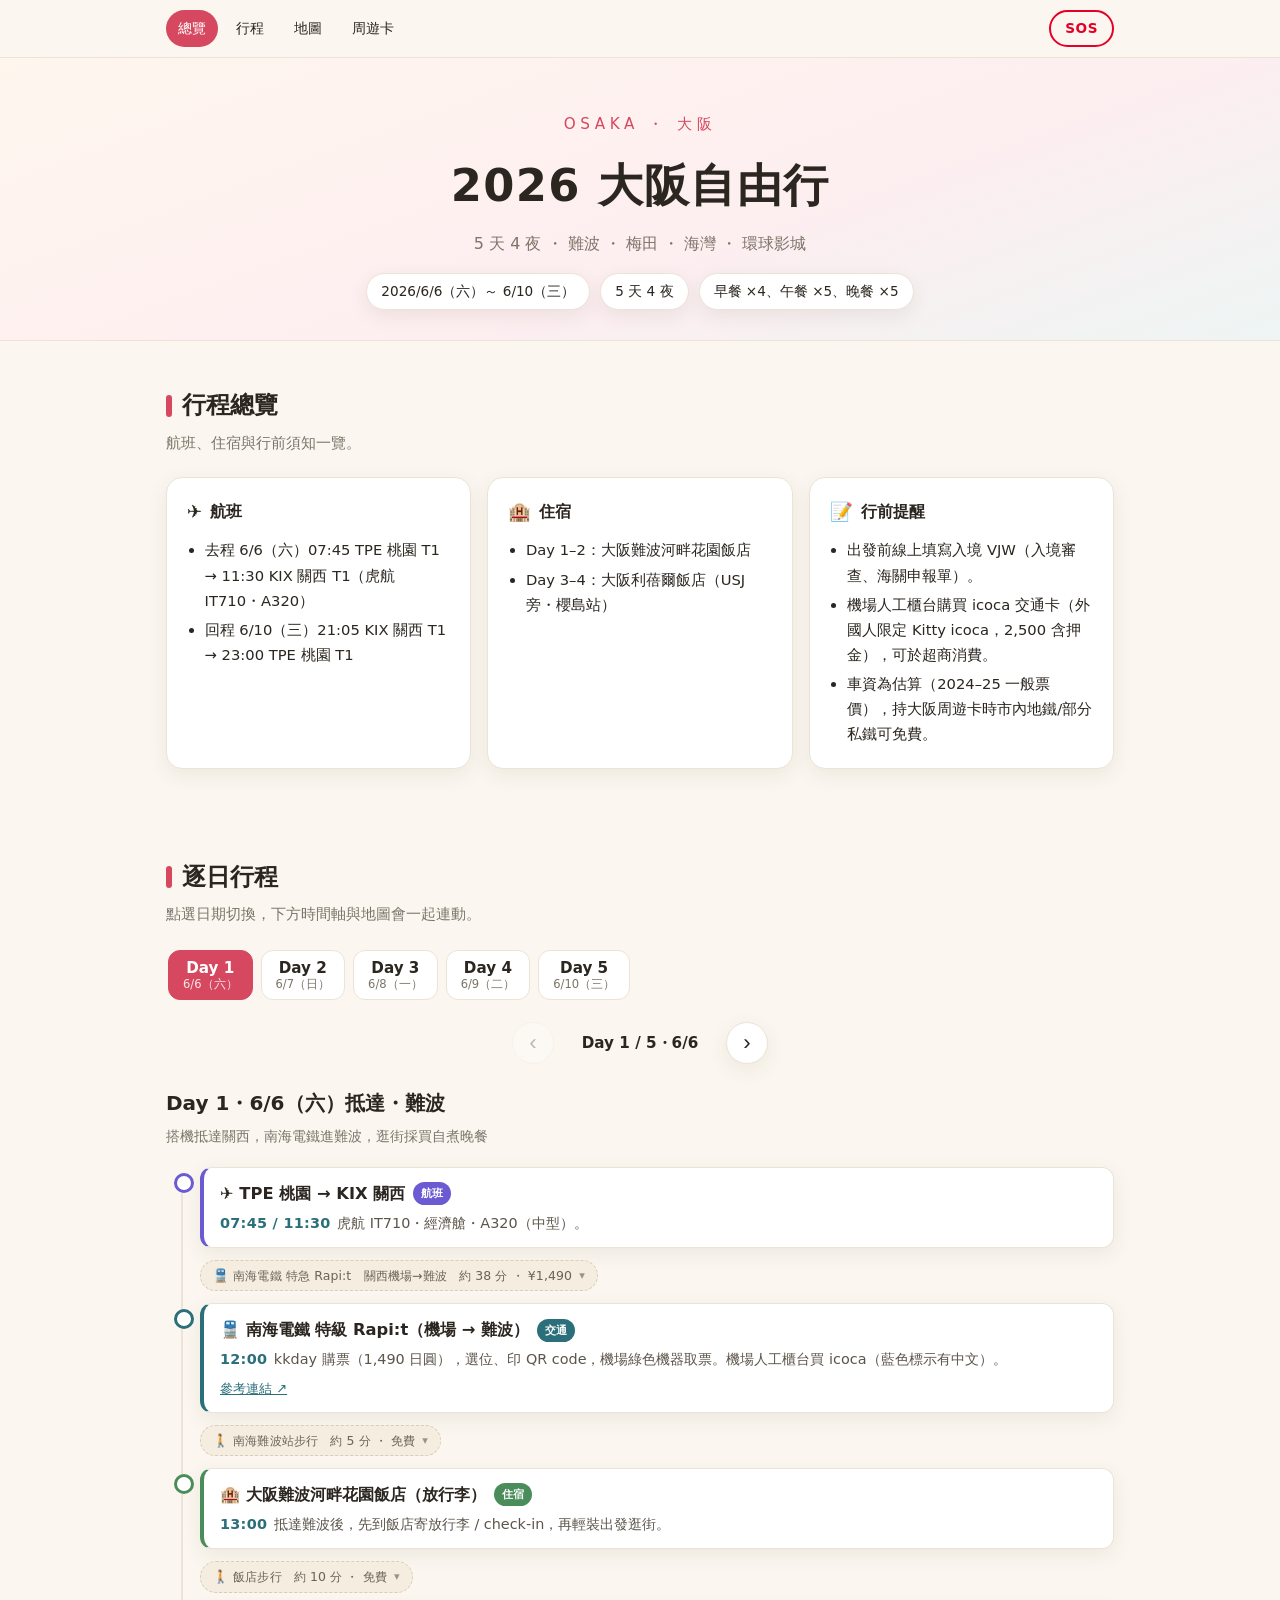
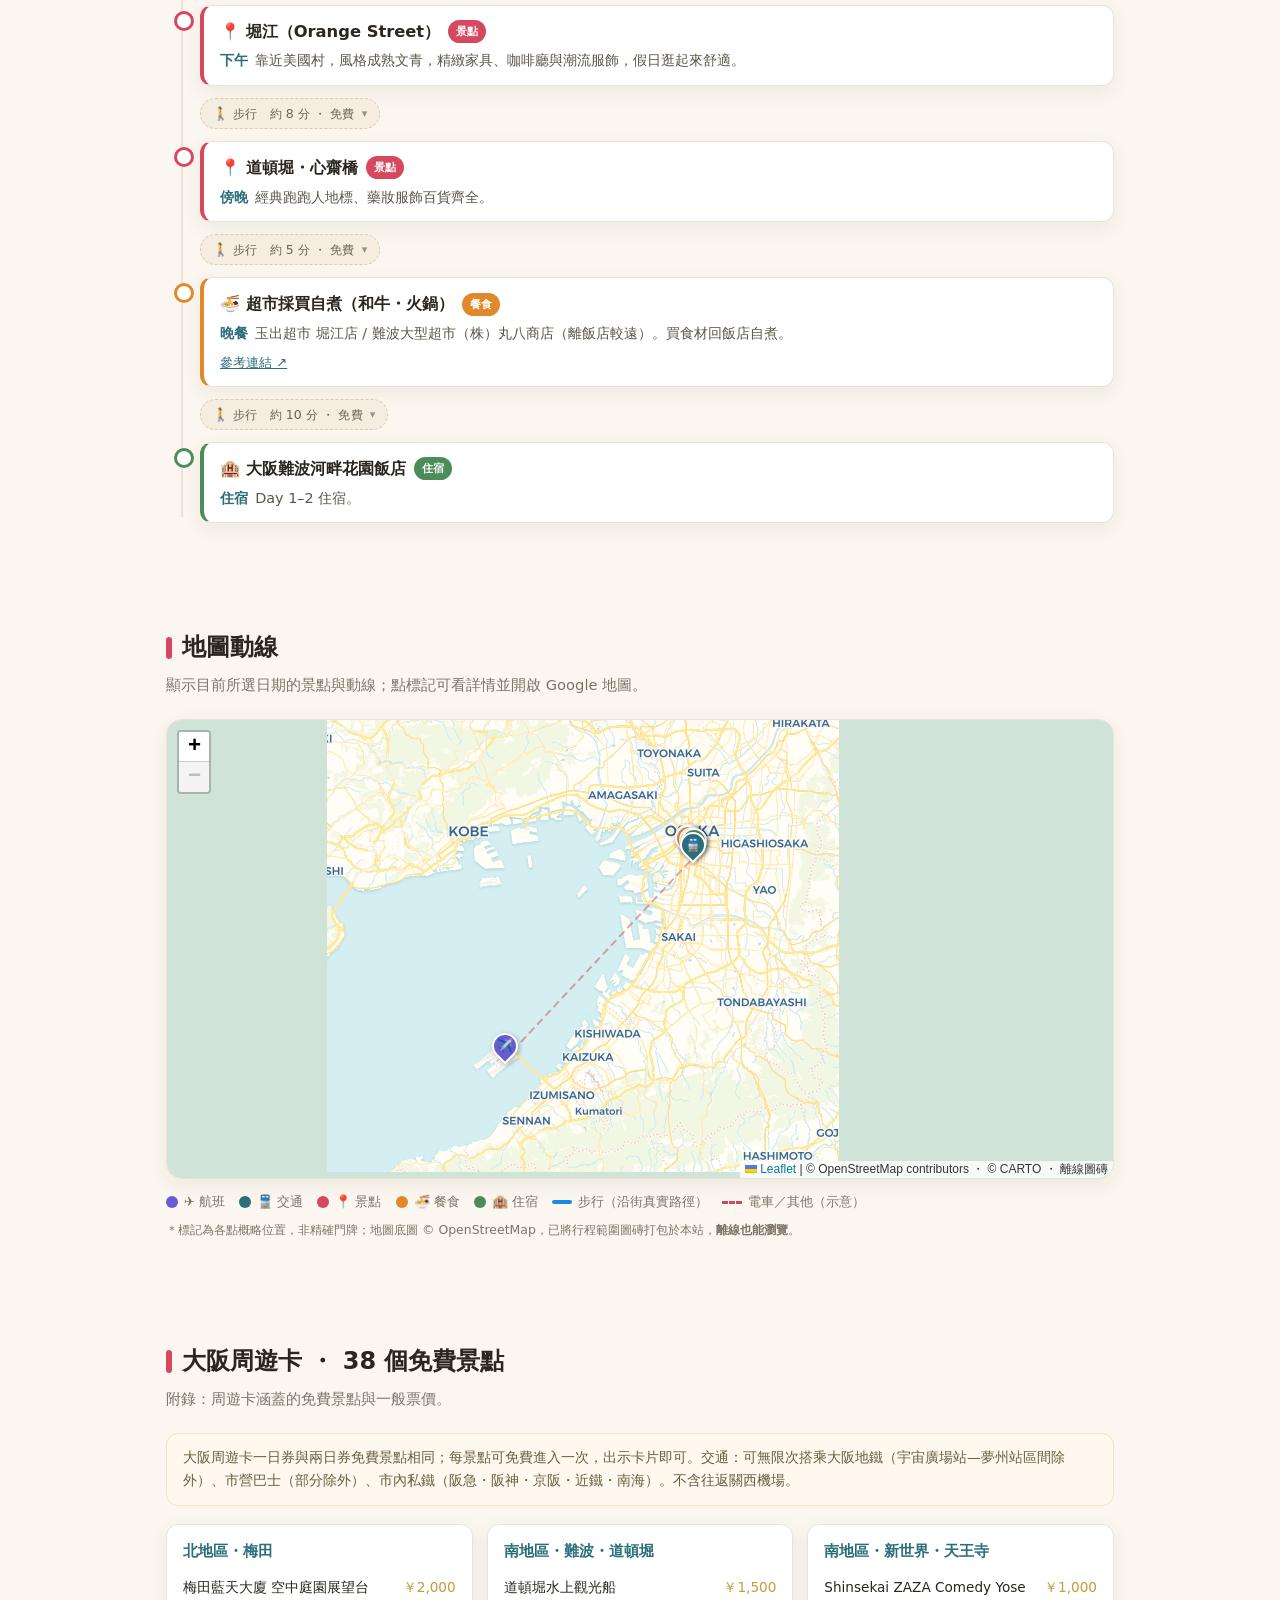
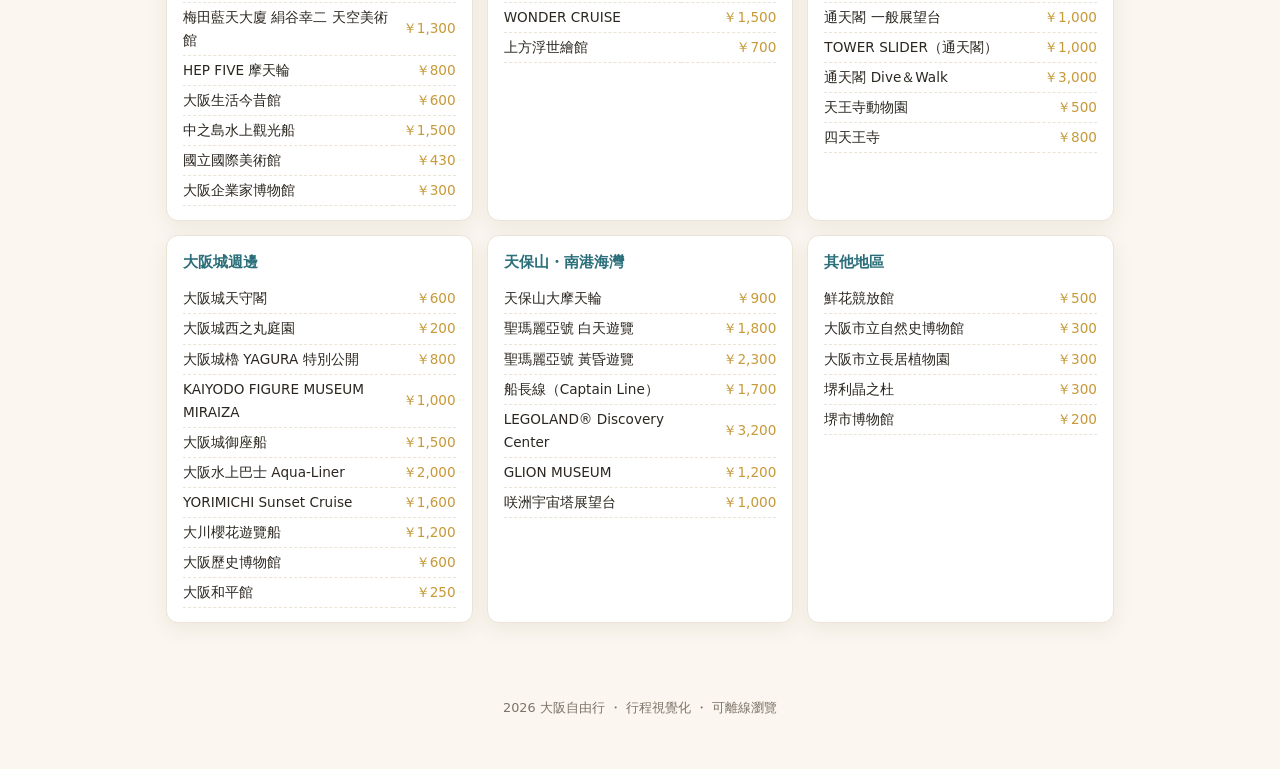
==== index.html @ 5d5662cb "feat: 步行段改畫沿街真實路徑，電車段維持示意虛線 - 用 OSRM 預先計算 10 段步行路徑並打包為 walk-routes.js（離線、無金鑰） - 地圖改逐段繪製：步行=藍色沿街實線，電車" ====
<!DOCTYPE html>
<html lang="zh-Hant">
<head>
  <meta charset="UTF-8" />
  <meta name="viewport" content="width=device-width, initial-scale=1.0" />
  <title>2026 大阪自由行 ・ 6/6–6/10</title>
  <meta name="description" content="2026/6/6–6/10 日本大阪自由行 5 天 4 夜互動行程：逐日時間軸與地圖動線。" />
  <meta name="theme-color" content="#d6485f" />
  <link rel="icon" href="./assets/icon.svg" type="image/svg+xml" />
  <link rel="manifest" href="./manifest.webmanifest" />
  <link rel="stylesheet" href="./assets/vendor/leaflet/leaflet.css" />
  <link rel="stylesheet" href="./assets/css/style.css" />
</head>
<body>

  <nav class="nav">
    <div class="nav__inner">
      <div class="nav__links">
        <a href="#overview-sec">總覽</a>
        <a href="#itinerary-sec">行程</a>
        <a href="#map-sec">地圖</a>
        <a href="#pass-sec">周遊卡</a>
      </div>
      <a href="./emergency.html" class="nav-emergency">SOS</a>
    </div>
  </nav>

  <header class="hero">
    <div class="jp">OSAKA ・ 大阪</div>
    <h1>2026 大阪自由行</h1>
    <p>5 天 4 夜 ・ 難波 ・ 梅田 ・ 海灣 ・ 環球影城</p>
    <div class="hero__meta" id="hero-meta"></div>
  </header>

  <section id="overview-sec">
    <h2 class="section-title"><span class="bar"></span>行程總覽</h2>
    <p class="section-sub">航班、住宿與行前須知一覽。</p>
    <div id="overview"></div>
  </section>

  <section id="itinerary-sec">
    <h2 class="section-title"><span class="bar"></span>逐日行程</h2>
    <p class="section-sub">點選日期切換，下方時間軸與地圖會一起連動。</p>
    <div class="daybar" id="daybar"></div>
    <div class="day-pager">
      <button class="pager-btn" id="prev-day" aria-label="前一天">‹</button>
      <span class="pager-now" id="pager-now"></span>
      <button class="pager-btn" id="next-day" aria-label="後一天">›</button>
    </div>
    <div id="days"></div>
  </section>

  <section id="map-sec">
    <h2 class="section-title"><span class="bar"></span>地圖動線</h2>
    <p class="section-sub">顯示目前所選日期的景點與動線；點標記可看詳情並開啟 Google 地圖。</p>
    <div id="map"></div>
    <div class="map-legend" id="map-legend"></div>
    <p class="map-note">＊標記為各點概略位置，非精確門牌；地圖底圖 © OpenStreetMap，已將行程範圍圖磚打包於本站，<strong>離線也能瀏覽</strong>。</p>
  </section>

  <section id="pass-sec">
    <h2 class="section-title"><span class="bar"></span>大阪周遊卡 ・ 38 個免費景點</h2>
    <p class="section-sub">附錄：周遊卡涵蓋的免費景點與一般票價。</p>
    <div class="pass-note" id="pass-note"></div>
    <div class="pass-grid" id="pass-grid"></div>
  </section>

  <footer>
    2026 大阪自由行 ・ 行程視覺化 ・ 可離線瀏覽
  </footer>

  <script src="./assets/vendor/leaflet/leaflet.js"></script>
  <script src="./assets/js/data.js"></script>
  <script src="./assets/js/walk-routes.js"></script>
  <script src="./assets/js/app.js"></script>
</body>
</html>
---- assets/vendor/leaflet/leaflet.css ----
/* required styles */

.leaflet-pane,
.leaflet-tile,
.leaflet-marker-icon,
.leaflet-marker-shadow,
.leaflet-tile-container,
.leaflet-pane > svg,
.leaflet-pane > canvas,
.leaflet-zoom-box,
.leaflet-image-layer,
.leaflet-layer {
	position: absolute;
	left: 0;
	top: 0;
	}
.leaflet-container {
	overflow: hidden;
	}
.leaflet-tile,
.leaflet-marker-icon,
.leaflet-marker-shadow {
	-webkit-user-select: none;
	   -moz-user-select: none;
	        user-select: none;
	  -webkit-user-drag: none;
	}
/* Prevents IE11 from highlighting tiles in blue */
.leaflet-tile::selection {
	background: transparent;
}
/* Safari renders non-retina tile on retina better with this, but Chrome is worse */
.leaflet-safari .leaflet-tile {
	image-rendering: -webkit-optimize-contrast;
	}
/* hack that prevents hw layers "stretching" when loading new tiles */
.leaflet-safari .leaflet-tile-container {
	width: 1600px;
	height: 1600px;
	-webkit-transform-origin: 0 0;
	}
.leaflet-marker-icon,
.leaflet-marker-shadow {
	display: block;
	}
/* .leaflet-container svg: reset svg max-width decleration shipped in Joomla! (joomla.org) 3.x */
/* .leaflet-container img: map is broken in FF if you have max-width: 100% on tiles */
.leaflet-container .leaflet-overlay-pane svg {
	max-width: none !important;
	max-height: none !important;
	}
.leaflet-container .leaflet-marker-pane img,
.leaflet-container .leaflet-shadow-pane img,
.leaflet-container .leaflet-tile-pane img,
.leaflet-container img.leaflet-image-layer,
.leaflet-container .leaflet-tile {
	max-width: none !important;
	max-height: none !important;
	width: auto;
	padding: 0;
	}

.leaflet-container img.leaflet-tile {
	/* See: https://bugs.chromium.org/p/chromium/issues/detail?id=600120 */
	mix-blend-mode: plus-lighter;
}

.leaflet-container.leaflet-touch-zoom {
	-ms-touch-action: pan-x pan-y;
	touch-action: pan-x pan-y;
	}
.leaflet-container.leaflet-touch-drag {
	-ms-touch-action: pinch-zoom;
	/* Fallback for FF which doesn't support pinch-zoom */
	touch-action: none;
	touch-action: pinch-zoom;
}
.leaflet-container.leaflet-touch-drag.leaflet-touch-zoom {
	-ms-touch-action: none;
	touch-action: none;
}
.leaflet-container {
	-webkit-tap-highlight-color: transparent;
}
.leaflet-container a {
	-webkit-tap-highlight-color: rgba(51, 181, 229, 0.4);
}
.leaflet-tile {
	filter: inherit;
	visibility: hidden;
	}
.leaflet-tile-loaded {
	visibility: inherit;
	}
.leaflet-zoom-box {
	width: 0;
	height: 0;
	-moz-box-sizing: border-box;
	     box-sizing: border-box;
	z-index: 800;
	}
/* workaround for https://bugzilla.mozilla.org/show_bug.cgi?id=888319 */
.leaflet-overlay-pane svg {
	-moz-user-select: none;
	}

.leaflet-pane         { z-index: 400; }

.leaflet-tile-pane    { z-index: 200; }
.leaflet-overlay-pane { z-index: 400; }
.leaflet-shadow-pane  { z-index: 500; }
.leaflet-marker-pane  { z-index: 600; }
.leaflet-tooltip-pane   { z-index: 650; }
.leaflet-popup-pane   { z-index: 700; }

.leaflet-map-pane canvas { z-index: 100; }
.leaflet-map-pane svg    { z-index: 200; }

.leaflet-vml-shape {
	width: 1px;
	height: 1px;
	}
.lvml {
	behavior: url(#default#VML);
	display: inline-block;
	position: absolute;
	}


/* control positioning */

.leaflet-control {
	position: relative;
	z-index: 800;
	pointer-events: visiblePainted; /* IE 9-10 doesn't have auto */
	pointer-events: auto;
	}
.leaflet-top,
.leaflet-bottom {
	position: absolute;
	z-index: 1000;
	pointer-events: none;
	}
.leaflet-top {
	top: 0;
	}
.leaflet-right {
	right: 0;
	}
.leaflet-bottom {
	bottom: 0;
	}
.leaflet-left {
	left: 0;
	}
.leaflet-control {
	float: left;
	clear: both;
	}
.leaflet-right .leaflet-control {
	float: right;
	}
.leaflet-top .leaflet-control {
	margin-top: 10px;
	}
.leaflet-bottom .leaflet-control {
	margin-bottom: 10px;
	}
.leaflet-left .leaflet-control {
	margin-left: 10px;
	}
.leaflet-right .leaflet-control {
	margin-right: 10px;
	}


/* zoom and fade animations */

.leaflet-fade-anim .leaflet-popup {
	opacity: 0;
	-webkit-transition: opacity 0.2s linear;
	   -moz-transition: opacity 0.2s linear;
	        transition: opacity 0.2s linear;
	}
.leaflet-fade-anim .leaflet-map-pane .leaflet-popup {
	opacity: 1;
	}
.leaflet-zoom-animated {
	-webkit-transform-origin: 0 0;
	    -ms-transform-origin: 0 0;
	        transform-origin: 0 0;
	}
svg.leaflet-zoom-animated {
	will-change: transform;
}

.leaflet-zoom-anim .leaflet-zoom-animated {
	-webkit-transition: -webkit-transform 0.25s cubic-bezier(0,0,0.25,1);
	   -moz-transition:    -moz-transform 0.25s cubic-bezier(0,0,0.25,1);
	        transition:         transform 0.25s cubic-bezier(0,0,0.25,1);
	}
.leaflet-zoom-anim .leaflet-tile,
.leaflet-pan-anim .leaflet-tile {
	-webkit-transition: none;
	   -moz-transition: none;
	        transition: none;
	}

.leaflet-zoom-anim .leaflet-zoom-hide {
	visibility: hidden;
	}


/* cursors */

.leaflet-interactive {
	cursor: pointer;
	}
.leaflet-grab {
	cursor: -webkit-grab;
	cursor:    -moz-grab;
	cursor:         grab;
	}
.leaflet-crosshair,
.leaflet-crosshair .leaflet-interactive {
	cursor: crosshair;
	}
.leaflet-popup-pane,
.leaflet-control {
	cursor: auto;
	}
.leaflet-dragging .leaflet-grab,
.leaflet-dragging .leaflet-grab .leaflet-interactive,
.leaflet-dragging .leaflet-marker-draggable {
	cursor: move;
	cursor: -webkit-grabbing;
	cursor:    -moz-grabbing;
	cursor:         grabbing;
	}

/* marker & overlays interactivity */
.leaflet-marker-icon,
.leaflet-marker-shadow,
.leaflet-image-layer,
.leaflet-pane > svg path,
.leaflet-tile-container {
	pointer-events: none;
	}

.leaflet-marker-icon.leaflet-interactive,
.leaflet-image-layer.leaflet-interactive,
.leaflet-pane > svg path.leaflet-interactive,
svg.leaflet-image-layer.leaflet-interactive path {
	pointer-events: visiblePainted; /* IE 9-10 doesn't have auto */
	pointer-events: auto;
	}

/* visual tweaks */

.leaflet-container {
	background: #ddd;
	outline-offset: 1px;
	}
.leaflet-container a {
	color: #0078A8;
	}
.leaflet-zoom-box {
	border: 2px dotted #38f;
	background: rgba(255,255,255,0.5);
	}


/* general typography */
.leaflet-container {
	font-family: "Helvetica Neue", Arial, Helvetica, sans-serif;
	font-size: 12px;
	font-size: 0.75rem;
	line-height: 1.5;
	}


/* general toolbar styles */

.leaflet-bar {
	box-shadow: 0 1px 5px rgba(0,0,0,0.65);
	border-radius: 4px;
	}
.leaflet-bar a {
	background-color: #fff;
	border-bottom: 1px solid #ccc;
	width: 26px;
	height: 26px;
	line-height: 26px;
	display: block;
	text-align: center;
	text-decoration: none;
	color: black;
	}
.leaflet-bar a,
.leaflet-control-layers-toggle {
	background-position: 50% 50%;
	background-repeat: no-repeat;
	display: block;
	}
.leaflet-bar a:hover,
.leaflet-bar a:focus {
	background-color: #f4f4f4;
	}
.leaflet-bar a:first-child {
	border-top-left-radius: 4px;
	border-top-right-radius: 4px;
	}
.leaflet-bar a:last-child {
	border-bottom-left-radius: 4px;
	border-bottom-right-radius: 4px;
	border-bottom: none;
	}
.leaflet-bar a.leaflet-disabled {
	cursor: default;
	background-color: #f4f4f4;
	color: #bbb;
	}

.leaflet-touch .leaflet-bar a {
	width: 30px;
	height: 30px;
	line-height: 30px;
	}
.leaflet-touch .leaflet-bar a:first-child {
	border-top-left-radius: 2px;
	border-top-right-radius: 2px;
	}
.leaflet-touch .leaflet-bar a:last-child {
	border-bottom-left-radius: 2px;
	border-bottom-right-radius: 2px;
	}

/* zoom control */

.leaflet-control-zoom-in,
.leaflet-control-zoom-out {
	font: bold 18px 'Lucida Console', Monaco, monospace;
	text-indent: 1px;
	}

.leaflet-touch .leaflet-control-zoom-in, .leaflet-touch .leaflet-control-zoom-out  {
	font-size: 22px;
	}


/* layers control */

.leaflet-control-layers {
	box-shadow: 0 1px 5px rgba(0,0,0,0.4);
	background: #fff;
	border-radius: 5px;
	}
.leaflet-control-layers-toggle {
	background-image: url(images/layers.png);
	width: 36px;
	height: 36px;
	}
.leaflet-retina .leaflet-control-layers-toggle {
	background-image: url(images/layers-2x.png);
	background-size: 26px 26px;
	}
.leaflet-touch .leaflet-control-layers-toggle {
	width: 44px;
	height: 44px;
	}
.leaflet-control-layers .leaflet-control-layers-list,
.leaflet-control-layers-expanded .leaflet-control-layers-toggle {
	display: none;
	}
.leaflet-control-layers-expanded .leaflet-control-layers-list {
	display: block;
	position: relative;
	}
.leaflet-control-layers-expanded {
	padding: 6px 10px 6px 6px;
	color: #333;
	background: #fff;
	}
.leaflet-control-layers-scrollbar {
	overflow-y: scroll;
	overflow-x: hidden;
	padding-right: 5px;
	}
.leaflet-control-layers-selector {
	margin-top: 2px;
	position: relative;
	top: 1px;
	}
.leaflet-control-layers label {
	display: block;
	font-size: 13px;
	font-size: 1.08333em;
	}
.leaflet-control-layers-separator {
	height: 0;
	border-top: 1px solid #ddd;
	margin: 5px -10px 5px -6px;
	}

/* Default icon URLs */
.leaflet-default-icon-path { /* used only in path-guessing heuristic, see L.Icon.Default */
	background-image: url(images/marker-icon.png);
	}


/* attribution and scale controls */

.leaflet-container .leaflet-control-attribution {
	background: #fff;
	background: rgba(255, 255, 255, 0.8);
	margin: 0;
	}
.leaflet-control-attribution,
.leaflet-control-scale-line {
	padding: 0 5px;
	color: #333;
	line-height: 1.4;
	}
.leaflet-control-attribution a {
	text-decoration: none;
	}
.leaflet-control-attribution a:hover,
.leaflet-control-attribution a:focus {
	text-decoration: underline;
	}
.leaflet-attribution-flag {
	display: inline !important;
	vertical-align: baseline !important;
	width: 1em;
	height: 0.6669em;
	}
.leaflet-left .leaflet-control-scale {
	margin-left: 5px;
	}
.leaflet-bottom .leaflet-control-scale {
	margin-bottom: 5px;
	}
.leaflet-control-scale-line {
	border: 2px solid #777;
	border-top: none;
	line-height: 1.1;
	padding: 2px 5px 1px;
	white-space: nowrap;
	-moz-box-sizing: border-box;
	     box-sizing: border-box;
	background: rgba(255, 255, 255, 0.8);
	text-shadow: 1px 1px #fff;
	}
.leaflet-control-scale-line:not(:first-child) {
	border-top: 2px solid #777;
	border-bottom: none;
	margin-top: -2px;
	}
.leaflet-control-scale-line:not(:first-child):not(:last-child) {
	border-bottom: 2px solid #777;
	}

.leaflet-touch .leaflet-control-attribution,
.leaflet-touch .leaflet-control-layers,
.leaflet-touch .leaflet-bar {
	box-shadow: none;
	}
.leaflet-touch .leaflet-control-layers,
.leaflet-touch .leaflet-bar {
	border: 2px solid rgba(0,0,0,0.2);
	background-clip: padding-box;
	}


/* popup */

.leaflet-popup {
	position: absolute;
	text-align: center;
	margin-bottom: 20px;
	}
.leaflet-popup-content-wrapper {
	padding: 1px;
	text-align: left;
	border-radius: 12px;
	}
.leaflet-popup-content {
	margin: 13px 24px 13px 20px;
	line-height: 1.3;
	font-size: 13px;
	font-size: 1.08333em;
	min-height: 1px;
	}
.leaflet-popup-content p {
	margin: 17px 0;
	margin: 1.3em 0;
	}
.leaflet-popup-tip-container {
	width: 40px;
	height: 20px;
	position: absolute;
	left: 50%;
	margin-top: -1px;
	margin-left: -20px;
	overflow: hidden;
	pointer-events: none;
	}
.leaflet-popup-tip {
	width: 17px;
	height: 17px;
	padding: 1px;

	margin: -10px auto 0;
	pointer-events: auto;

	-webkit-transform: rotate(45deg);
	   -moz-transform: rotate(45deg);
	    -ms-transform: rotate(45deg);
	        transform: rotate(45deg);
	}
.leaflet-popup-content-wrapper,
.leaflet-popup-tip {
	background: white;
	color: #333;
	box-shadow: 0 3px 14px rgba(0,0,0,0.4);
	}
.leaflet-container a.leaflet-popup-close-button {
	position: absolute;
	top: 0;
	right: 0;
	border: none;
	text-align: center;
	width: 24px;
	height: 24px;
	font: 16px/24px Tahoma, Verdana, sans-serif;
	color: #757575;
	text-decoration: none;
	background: transparent;
	}
.leaflet-container a.leaflet-popup-close-button:hover,
.leaflet-container a.leaflet-popup-close-button:focus {
	color: #585858;
	}
.leaflet-popup-scrolled {
	overflow: auto;
	}

.leaflet-oldie .leaflet-popup-content-wrapper {
	-ms-zoom: 1;
	}
.leaflet-oldie .leaflet-popup-tip {
	width: 24px;
	margin: 0 auto;

	-ms-filter: "progid:DXImageTransform.Microsoft.Matrix(M11=0.70710678, M12=0.70710678, M21=-0.70710678, M22=0.70710678)";
	filter: progid:DXImageTransform.Microsoft.Matrix(M11=0.70710678, M12=0.70710678, M21=-0.70710678, M22=0.70710678);
	}

.leaflet-oldie .leaflet-control-zoom,
.leaflet-oldie .leaflet-control-layers,
.leaflet-oldie .leaflet-popup-content-wrapper,
.leaflet-oldie .leaflet-popup-tip {
	border: 1px solid #999;
	}


/* div icon */

.leaflet-div-icon {
	background: #fff;
	border: 1px solid #666;
	}


/* Tooltip */
/* Base styles for the element that has a tooltip */
.leaflet-tooltip {
	position: absolute;
	padding: 6px;
	background-color: #fff;
	border: 1px solid #fff;
	border-radius: 3px;
	color: #222;
	white-space: nowrap;
	-webkit-user-select: none;
	-moz-user-select: none;
	-ms-user-select: none;
	user-select: none;
	pointer-events: none;
	box-shadow: 0 1px 3px rgba(0,0,0,0.4);
	}
.leaflet-tooltip.leaflet-interactive {
	cursor: pointer;
	pointer-events: auto;
	}
.leaflet-tooltip-top:before,
.leaflet-tooltip-bottom:before,
.leaflet-tooltip-left:before,
.leaflet-tooltip-right:before {
	position: absolute;
	pointer-events: none;
	border: 6px solid transparent;
	background: transparent;
	content: "";
	}

/* Directions */

.leaflet-tooltip-bottom {
	margin-top: 6px;
}
.leaflet-tooltip-top {
	margin-top: -6px;
}
.leaflet-tooltip-bottom:before,
.leaflet-tooltip-top:before {
	left: 50%;
	margin-left: -6px;
	}
.leaflet-tooltip-top:before {
	bottom: 0;
	margin-bottom: -12px;
	border-top-color: #fff;
	}
.leaflet-tooltip-bottom:before {
	top: 0;
	margin-top: -12px;
	margin-left: -6px;
	border-bottom-color: #fff;
	}
.leaflet-tooltip-left {
	margin-left: -6px;
}
.leaflet-tooltip-right {
	margin-left: 6px;
}
.leaflet-tooltip-left:before,
.leaflet-tooltip-right:before {
	top: 50%;
	margin-top: -6px;
	}
.leaflet-tooltip-left:before {
	right: 0;
	margin-right: -12px;
	border-left-color: #fff;
	}
.leaflet-tooltip-right:before {
	left: 0;
	margin-left: -12px;
	border-right-color: #fff;
	}

/* Printing */

@media print {
	/* Prevent printers from removing background-images of controls. */
	.leaflet-control {
		-webkit-print-color-adjust: exact;
		print-color-adjust: exact;
		}
	}
---- assets/css/style.css ----
/* ===== 2026 大阪自由行 ===== */
:root {
  --bg: #fbf7f0;
  --surface: #ffffff;
  --ink: #2b2620;
  --muted: #7c7468;
  --line: #ece3d6;
  --accent: #d6485f;      /* 朱紅 */
  --accent-2: #2a6f7a;    /* 藍綠 */
  --gold: #c79a3a;
  --shadow: 0 6px 20px rgba(60, 45, 30, .08);
  --radius: 16px;
  --maxw: 980px;

  /* 類別色 */
  --c-flight: #6b5bd2;
  --c-transport: #2a6f7a;
  --c-spot: #d6485f;
  --c-food: #e0892b;
  --c-hotel: #4a8c5a;
}

* { box-sizing: border-box; }
html { scroll-behavior: smooth; }
body {
  margin: 0;
  font-family: "Hiragino Sans", "Microsoft JhengHei", "PingFang TC", system-ui, -apple-system, "Segoe UI", sans-serif;
  background: var(--bg);
  color: var(--ink);
  line-height: 1.7;
  -webkit-font-smoothing: antialiased;
}
a { color: var(--accent-2); }

/* ===== 頂部導覽 ===== */
.nav {
  position: sticky; top: 0; z-index: 1000;
  background: rgba(251,247,240,.92);
  backdrop-filter: blur(8px);
  border-bottom: 1px solid var(--line);
}
.nav__inner {
  max-width: var(--maxw); margin: 0 auto; padding: 10px 16px;
  display: flex; align-items: center; gap: 14px; flex-wrap: wrap;
}
.nav__brand { font-weight: 800; letter-spacing: .04em; white-space: nowrap; }
.nav__brand small { display:block; font-weight:500; color: var(--muted); font-size:.72rem; letter-spacing:.02em; }
.nav__links { display: flex; gap: 6px; flex-wrap: wrap; }
.nav__links a {
  text-decoration: none; color: var(--ink); font-size: .9rem;
  padding: 6px 12px; border-radius: 999px; transition: .2s;
}
.nav__links a:hover, .nav__links a.active { background: var(--accent); color:#fff; }

/* ===== Hero ===== */
.hero {
  text-align: center; padding: 54px 16px 30px;
  background: linear-gradient(160deg, #fff6ee 0%, #fdeef0 60%, #eef5f4 100%);
  border-bottom: 1px solid var(--line);
}
.hero h1 { margin: 0 0 6px; font-size: clamp(1.8rem, 5vw, 2.8rem); letter-spacing: .03em; }
.hero .jp { color: var(--accent); font-size: .95rem; letter-spacing:.3em; margin-bottom: 10px; }
.hero p { margin: 4px 0; color: var(--muted); }
.hero__meta { display:flex; gap:10px; justify-content:center; flex-wrap:wrap; margin-top:16px; }
.chip {
  background: var(--surface); border:1px solid var(--line); border-radius:999px;
  padding:6px 14px; font-size:.85rem; box-shadow: var(--shadow);
}

/* ===== 區塊 ===== */
section { max-width: var(--maxw); margin: 0 auto; padding: 44px 16px; }
.section-title {
  font-size: 1.5rem; margin: 0 0 4px; display:flex; align-items:center; gap:10px;
}
.section-title .bar { width: 6px; height: 1.4rem; background: var(--accent); border-radius: 3px; }
.section-sub { color: var(--muted); margin: 0 0 22px; font-size: .92rem; }

/* ===== 總覽卡 ===== */
.cards { display: grid; grid-template-columns: repeat(auto-fit, minmax(260px,1fr)); gap: 16px; }
.card {
  background: var(--surface); border:1px solid var(--line); border-radius: var(--radius);
  padding: 18px 20px; box-shadow: var(--shadow);
}
.card h3 { margin: 0 0 10px; font-size: 1rem; display:flex; align-items:center; gap:8px; }
.card ul { margin: 0; padding-left: 1.1em; }
.card li { margin: 4px 0; font-size: .92rem; }
.card .ico { font-size: 1.15rem; }

/* ===== 日標籤列（橫向捲動，手機友善）===== */
.daybar {
  display:flex; gap:8px; margin-bottom: 14px; position:relative;
  flex-wrap:nowrap; overflow-x:auto; -webkit-overflow-scrolling:touch;
  scroll-snap-type:x proximity; padding: 2px 2px 8px; scrollbar-width:thin;
}
.daybar::-webkit-scrollbar { height:6px; }
.daybar::-webkit-scrollbar-thumb { background: var(--line); border-radius:3px; }
.daybar button {
  flex:0 0 auto; scroll-snap-align:center;
  border:1px solid var(--line); background: var(--surface); cursor:pointer;
  border-radius: 12px; padding: 8px 14px; font: inherit; color: var(--ink);
  display:flex; flex-direction:column; align-items:center; line-height:1.2; transition:.2s;
}
.daybar button b { font-size:.95rem; }
.daybar button span { font-size:.72rem; color: var(--muted); }
.daybar button.active { background: var(--accent); border-color: var(--accent); color:#fff; }
.daybar button.active span { color: rgba(255,255,255,.85); }

/* 換頁器（前一天 / 後一天）*/
.day-pager { display:flex; align-items:center; justify-content:center; gap:16px; margin: 0 0 22px; }
.pager-btn {
  flex:0 0 auto; width:42px; height:42px; border-radius:50%;
  border:1px solid var(--line); background: var(--surface); color: var(--ink);
  font-size:1.4rem; line-height:1; cursor:pointer; box-shadow: var(--shadow);
  transition:.15s; -webkit-tap-highlight-color: transparent;
}
.pager-btn:hover:not(:disabled) { background: var(--accent); color:#fff; border-color: var(--accent); }
.pager-btn:disabled { opacity:.3; cursor:default; box-shadow:none; }
.pager-now { font-weight:700; font-size:.95rem; min-width:140px; text-align:center; color: var(--ink); }

/* ===== 時間軸 ===== */
.day { display: none; }
.day.active { display: block; animation: fade .35s ease; }
@keyframes fade { from {opacity:0; transform: translateY(6px);} to {opacity:1; transform:none;} }
.day__head { margin-bottom: 18px; }
.day__head h3 { margin:0; font-size:1.25rem; }
.day__head p { margin:4px 0 0; color: var(--muted); font-size:.9rem; }

.timeline { position: relative; margin-left: 8px; padding-left: 26px; }
.timeline::before {
  content:""; position:absolute; left:7px; top:6px; bottom:6px; width:2px; background: var(--line);
}
.tl-item { position: relative; margin-bottom: 16px; }
.tl-item::before {
  content:""; position:absolute; left:-26px; top:6px; width:14px; height:14px; border-radius:50%;
  background:#fff; border:3px solid var(--dot,#bbb);
}
.tl-card {
  background: var(--surface); border:1px solid var(--line); border-left: 4px solid var(--dot,#bbb);
  border-radius: 12px; padding: 12px 16px; box-shadow: var(--shadow);
}
.tl-name { font-size:1.02rem; font-weight:700; margin: 0 0 3px; display:flex; align-items:center; gap:8px; flex-wrap:wrap;}
.tl-badge { font-size:.7rem; padding:2px 8px; border-radius:999px; color:#fff; background: var(--dot,#999); font-weight:600; }
.tl-meta { font-size:.9rem; color: #5c554a; margin:0; }
.tl-time { color: var(--accent-2); font-weight:700; letter-spacing:.02em; margin-right:2px; }
.tl-links { margin-top:6px; display:flex; gap:12px; flex-wrap:wrap; }
.tl-links a { font-size:.82rem; }

/* 點到點交通連接 */
.tl-transit { position: relative; margin: -4px 0 12px; }
.tl-transit > span {
  display:inline-block; font-size:.78rem; color:#6a6356;
  background: #f4ede0; border:1px dashed #d9cdb8; border-radius:999px;
  padding:3px 12px; letter-spacing:.01em;
}
/* 可點擊的交通提示按鈕 */
.tl-transit-btn {
  font: inherit; cursor:pointer; display:inline-flex; align-items:center; gap:7px;
  font-size:.78rem; color:#6a6356; background:#f4ede0; border:1px dashed #d9cdb8;
  border-radius:999px; padding:4px 12px; letter-spacing:.01em; transition:.15s;
  text-align:left;
}
.tl-transit-btn:hover { background:#ece0c8; border-color:#cdbfa0; }
.tl-transit-caret { font-size:.7rem; opacity:.65; transition:transform .2s; }
.tl-transit-btn.open { background:#ece0c8; border-style:solid; }
.tl-transit-btn.open .tl-transit-caret { transform: rotate(180deg); }

/* 展開的交通詳情面板 —— 冷色系，與暖色卡片高對比 */
.tl-transit-detail[hidden] { display:none; }
.tl-transit-detail {
  margin-top:8px; border-radius:14px; overflow:hidden; max-width:560px;
  border:1px solid #16505a; box-shadow: 0 10px 28px rgba(20,45,52,.22);
  background:#0f2e34;  /* 深色底，明顯有別於行程卡片 */
  animation: fade .25s ease;
}
/* 標題列：深藍綠 + 醒目關閉鈕 */
.ttd-head {
  display:flex; align-items:center; justify-content:space-between; gap:10px;
  background: var(--accent-2); color:#fff; padding:9px 10px 9px 14px;
}
.ttd-head-title { font-weight:700; font-size:.84rem; letter-spacing:.05em; }
.tl-transit-close {
  flex:0 0 auto; cursor:pointer; font:inherit; font-weight:800; font-size:.8rem;
  background:#fff; color: var(--accent); border:none; border-radius:999px;
  padding:6px 14px; line-height:1; box-shadow:0 2px 5px rgba(0,0,0,.25);
  transition:.15s; -webkit-tap-highlight-color: transparent;
}
.tl-transit-close:hover { background: var(--accent); color:#fff; transform: translateY(-1px); }
.tl-transit-close:active { transform: none; }
/* 內文：淺色字在深底上，對比清楚 */
.ttd-body { padding:12px 16px 14px; }
.tl-transit-title { font-weight:700; font-size:.9rem; margin-bottom:6px; color:#ffffff; }
.ttd-sec { margin-top:11px; }
.ttd-sec h5 { margin:0 0 5px; font-size:.8rem; color:#ffd27a; letter-spacing:.03em; }  /* 暖黃小標，與深底對比 */
.ttd-sec ol, .ttd-sec ul { margin:0; padding-left:1.25em; }
.ttd-sec li { font-size:.85rem; color:#dce8ea; margin:4px 0; line-height:1.65; }

/* ===== 地圖 ===== */
#map { height: 460px; border-radius: var(--radius); border:1px solid var(--line); box-shadow: var(--shadow); background:#cfe3d8; }
/* 動畫/插畫風格濾鏡：高彩度、柔對比、微暖調，營造卡通質感 */
.trip-tiles {
  filter: saturate(1.3) contrast(0.94) brightness(1.05) hue-rotate(-4deg);
}
.map-legend { display:flex; gap:14px; flex-wrap:wrap; margin: 12px 0 0; font-size:.82rem; color: var(--muted); }
.map-legend span { display:inline-flex; align-items:center; gap:6px; }
.map-legend i { width:12px; height:12px; border-radius:50%; display:inline-block; }
.map-note { font-size:.78rem; color: var(--muted); margin-top:6px; }
.leaflet-popup-content { font-family: inherit; }
.popup-time { color: var(--muted); font-size:.78rem; }
.popup-name { font-weight:700; font-size:.95rem; }

/* ===== 周遊卡附錄 ===== */
.pass-note { background:#fff8ee; border:1px solid #f0e3c8; border-radius:12px; padding:12px 16px; font-size:.86rem; color:#6a5d40; margin-bottom:18px; }
.pass-grid { display:grid; grid-template-columns: repeat(auto-fit,minmax(260px,1fr)); gap:14px; }
.pass-region { background: var(--surface); border:1px solid var(--line); border-radius:12px; padding:14px 16px; box-shadow: var(--shadow); }
.pass-region h4 { margin:0 0 8px; font-size:.95rem; color: var(--accent-2); }
.pass-region table { width:100%; border-collapse: collapse; font-size:.85rem; }
.pass-region td { padding:3px 0; border-bottom:1px dashed var(--line); }
.pass-region td:last-child { text-align:right; color: var(--gold); white-space:nowrap; padding-left:10px; }

/* ===== Footer ===== */
footer { text-align:center; color: var(--muted); font-size:.8rem; padding: 30px 16px 50px; }

@media (max-width: 600px) {
  #map { height: 340px; }
  section { padding: 30px 14px; }
  .section-title { font-size: 1.3rem; }
  /* 時間軸縮排收窄，讓卡片更寬 */
  .timeline { margin-left: 2px; padding-left: 18px; }
  .timeline::before { left: 4px; }
  .tl-item::before { left: -18px; width: 12px; height: 12px; top: 7px; }
  .tl-card { padding: 11px 13px; }
  .tl-name { font-size: .98rem; }
  .tl-transit { margin: -2px 0 10px; }
  .tl-transit span { font-size: .74rem; padding: 3px 10px; }
  /* 換頁器在窄screen縮一點 */
  .day-pager { gap: 12px; }
  .pager-now { min-width: 120px; font-size: .9rem; }
  /* 導覽列維持單行：品牌與 SOS 固定，連結列可橫向捲動 */
  .nav__inner { flex-wrap: nowrap; gap: 6px; padding: 10px 12px; }
  .nav__brand, .nav-emergency { flex: 0 0 auto; }
  .nav__brand { font-size: .95rem; }
  .nav__brand small { display: none; }
  .nav__links { min-width: 0; flex-shrink: 1; flex-wrap: nowrap; gap: 2px; overflow-x: auto; -webkit-overflow-scrolling: touch; }
  .nav__links::-webkit-scrollbar { display: none; }
  .nav__links a { padding: 6px 7px; font-size: .82rem; flex: 0 0 auto; white-space: nowrap; }
  .nav-emergency { padding: 6px 11px; font-size: .8rem; }
  .hero { padding: 40px 16px 26px; }
  .day__head h3 { font-size: 1.1rem; }
}

/* ===== 緊急按鈕（導覽列） ===== */
.nav-emergency {
  flex: 0 0 auto; margin-left: auto; text-decoration: none; font-weight: 800; font-size: .85rem;
  background: transparent; color: #e60026; padding: 5px 14px; border-radius: 999px;
  border: 2px solid #e60026; white-space: nowrap; letter-spacing: .04em; transition: .15s;
}
.nav-emergency:hover { background: #e60026; color: #fff; }

/* ===== 緊急頁面 emergency.html ===== */
.nav__back { text-decoration: none; color: var(--ink); }
.emg-navtitle { margin-left: auto; font-weight: 700; font-size: .9rem; color: var(--accent); white-space: nowrap; }

.emg-hero {
  text-align: center; padding: 40px 16px 26px; color: #fff;
  background: linear-gradient(160deg, #e0556b 0%, #c43a52 100%);
}
.emg-hero__icon { font-size: 2.6rem; line-height: 1; }
.emg-hero h1 { margin: 6px 0 2px; font-size: clamp(1.6rem, 5vw, 2.2rem); letter-spacing: .06em; }
.emg-hero p { margin: 2px 0; opacity: .95; }
.emg-hero__sub { margin-top: 12px !important; font-size: .9rem; background: rgba(255,255,255,.18); display: inline-block; padding: 6px 14px; border-radius: 999px; }

.emg-sec { max-width: 760px; margin: 0 auto; padding: 30px 16px; }
.emg-h2 { font-size: 1.3rem; margin: 0 0 16px; display: flex; align-items: center; gap: 10px; }
.emg-h2 .bar { width: 6px; height: 1.3rem; background: var(--accent); border-radius: 3px; }
.emg-h3 { font-size: 1rem; margin: 0 0 10px; color: var(--accent-2); }

/* 主求助卡 */
.emg-plea {
  background: var(--surface); border: 2px solid var(--accent); border-radius: 18px;
  padding: 22px 20px; box-shadow: var(--shadow); text-align: center;
}
.emg-jp { font-size: clamp(1.25rem, 4.5vw, 1.7rem); font-weight: 800; line-height: 1.7; margin: 0 0 6px; color: var(--ink); }
.emg-romaji { font-size: .82rem; color: var(--muted); margin: 0 0 14px; font-style: italic; }
.emg-en { font-size: 1.02rem; margin: 6px 0; color: #2a4a50; }
.emg-zh { font-size: 1.05rem; margin: 6px 0 0; font-weight: 600; color: var(--ink); }

/* 緊急電話 */
.emg-calls { display: grid; gap: 12px; }
.emg-call {
  display: flex; flex-direction: column; gap: 3px; text-decoration: none;
  background: var(--surface); border: 1px solid var(--line); border-left: 5px solid var(--accent);
  border-radius: 14px; padding: 14px 18px; box-shadow: var(--shadow); transition: .15s;
}
.emg-call:hover { transform: translateY(-2px); border-left-color: #b83149; }
.emg-call__num { font-size: 1.4rem; font-weight: 800; color: var(--accent); letter-spacing: .02em; }
.emg-call__label { font-size: .85rem; color: #5c554a; }
.emg-note { font-size: .82rem; color: var(--muted); margin-top: 12px; }

/* 求助句 */
.emg-group { margin-bottom: 22px; }
.ph {
  background: var(--surface); border: 1px solid var(--line); border-radius: 12px;
  padding: 12px 16px; margin-bottom: 10px; box-shadow: var(--shadow);
}
.ph-jp { font-size: 1.12rem; font-weight: 700; color: var(--ink); line-height: 1.6; }
.ph-rj { display: block; font-size: .76rem; font-weight: 400; color: var(--muted); font-style: italic; margin-top: 1px; }
.ph-en { font-size: .92rem; color: #2a4a50; margin-top: 5px; }
.ph-zh { font-size: .95rem; color: var(--ink); margin-top: 2px; }
.ph-en::before { content: "EN  "; font-weight: 800; color: var(--accent-2); font-size: .7rem; }
.ph-zh::before { content: "中  "; font-weight: 800; color: var(--accent); font-size: .7rem; }

.emg-tips { margin: 0; padding-left: 1.2em; }
.emg-tips li { margin: 7px 0; font-size: .92rem; color: #5c554a; line-height: 1.7; }

.emg-footer { text-align: center; padding: 28px 16px 50px; }
.emg-backbtn {
  display: inline-block; text-decoration: none; font-weight: 700; color: #fff;
  background: var(--accent); padding: 10px 22px; border-radius: 999px; box-shadow: var(--shadow);
}
.emg-footer p { color: var(--muted); font-size: .8rem; margin-top: 16px; }

@media (max-width: 600px) {
  .emg-navtitle { font-size: .8rem; }
  .emg-sec { padding: 26px 14px; }
}
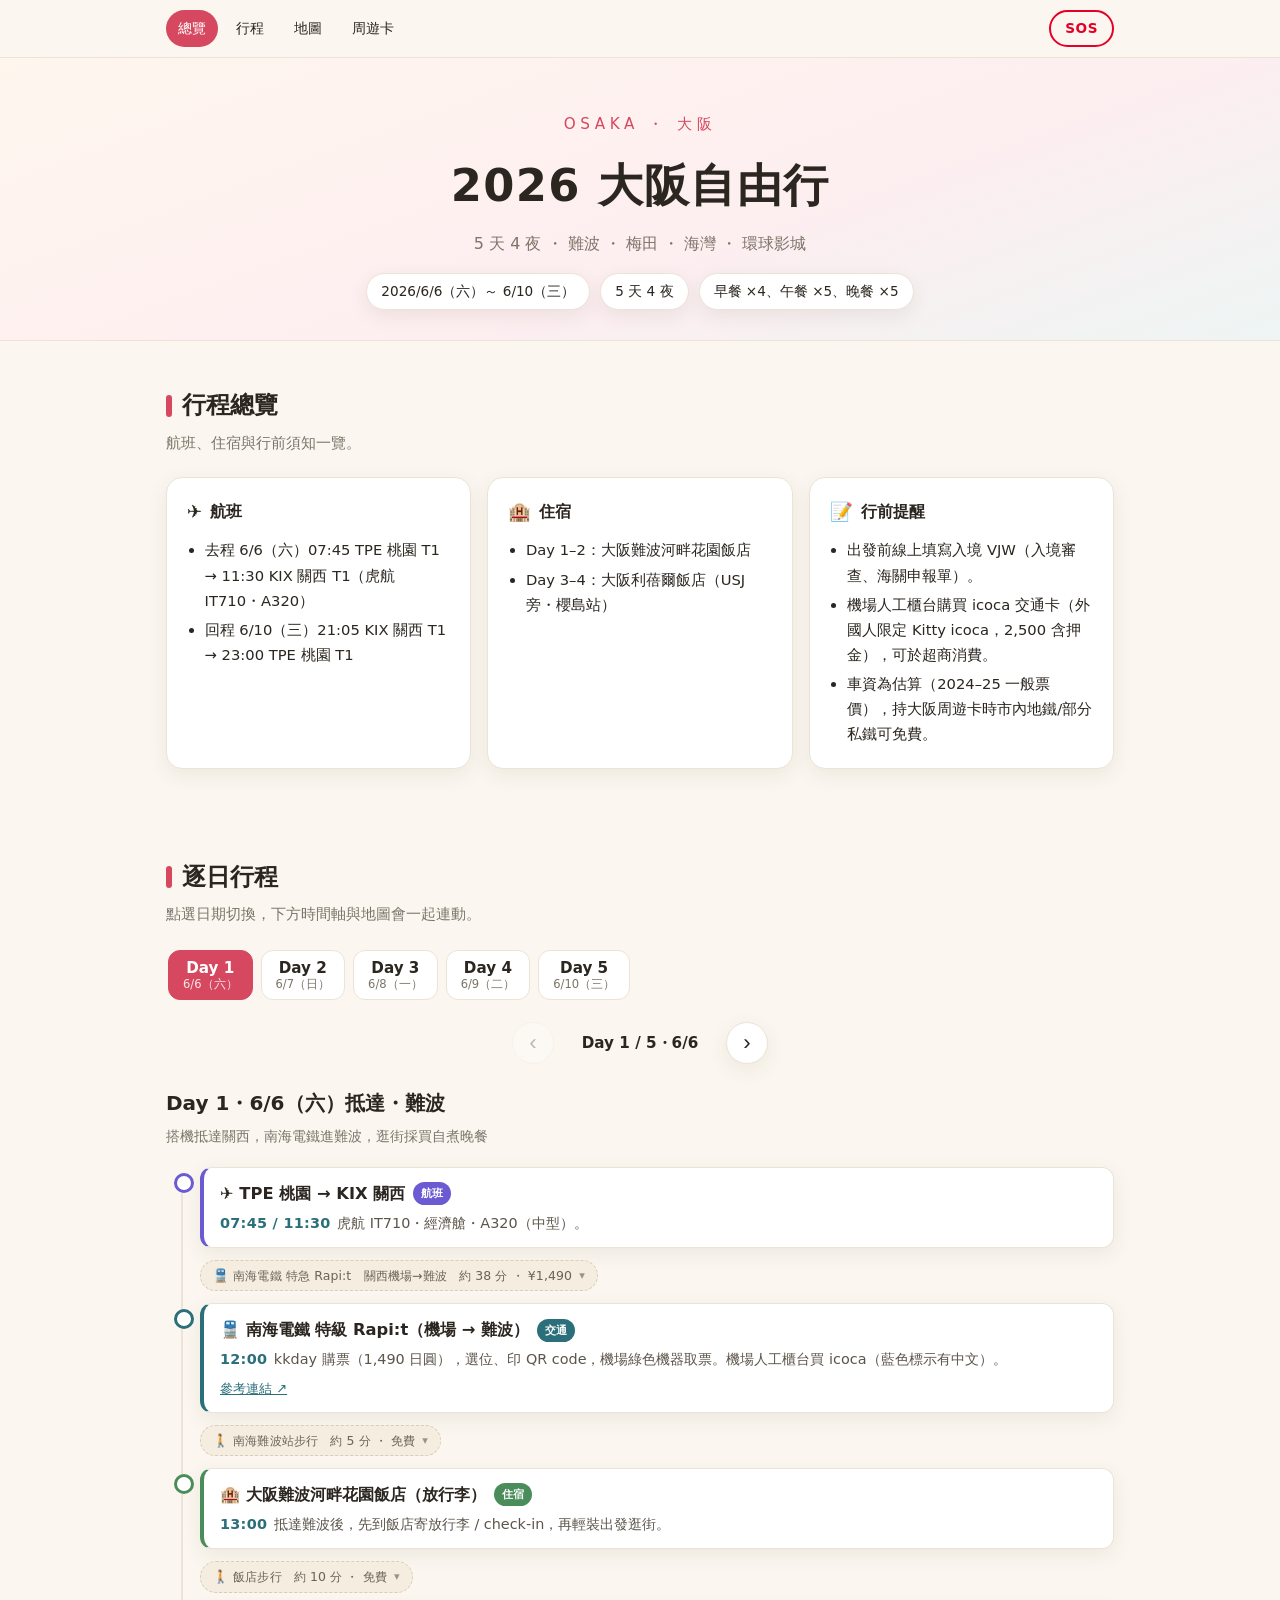
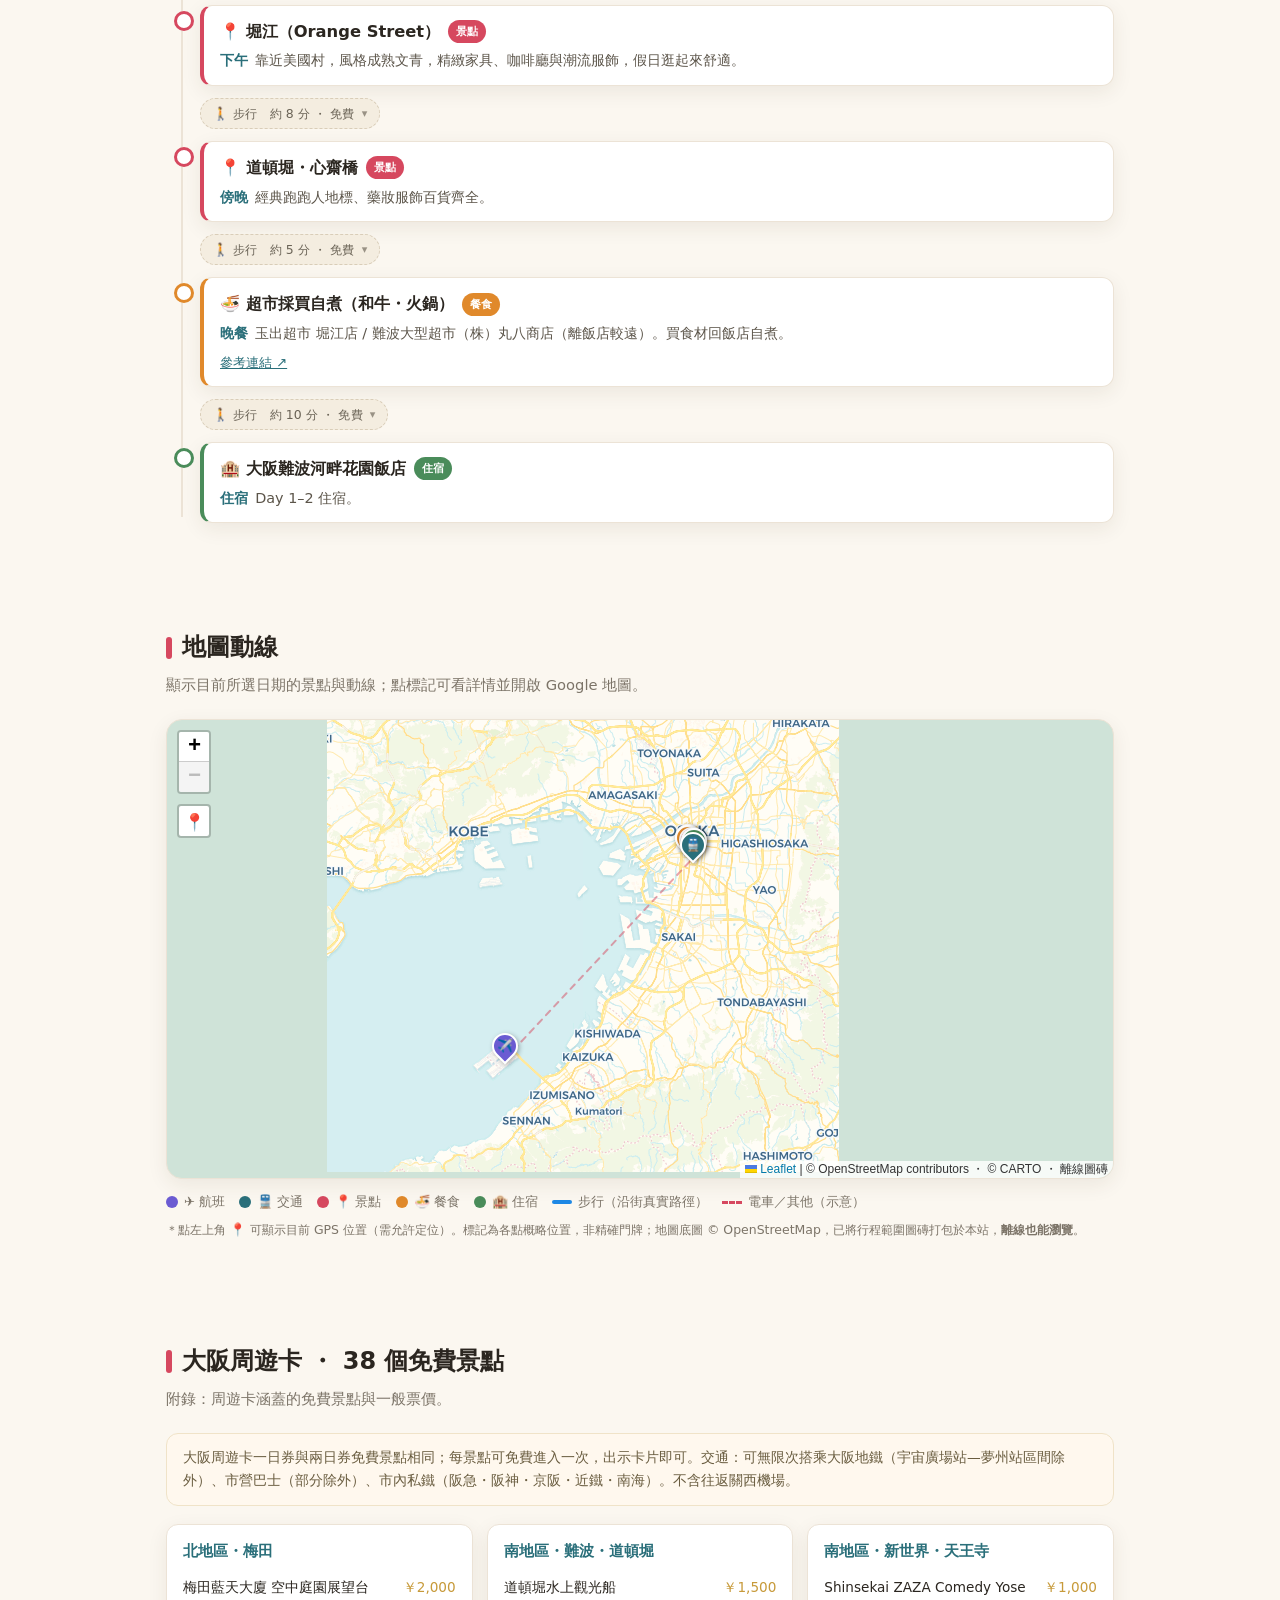
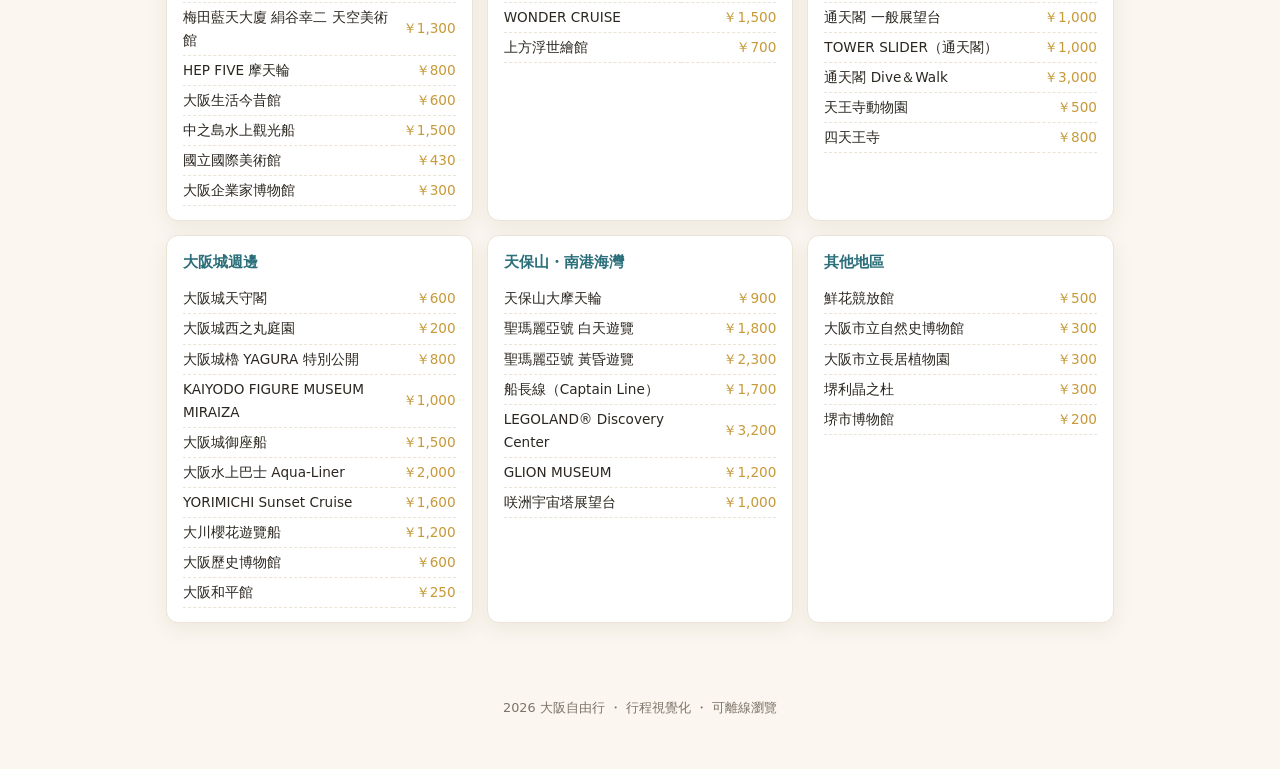
==== commit 1d80b9fa: "feat: 地圖新增顯示目前 GPS 位置 - 左上角 📍 按鈕：按下顯示目前位置藍點 + 精準度範圍圈，並即時更新 - 再按一次關閉；妥善處理拒絕權限/無法定位（顯示狀態訊息，不用 alert） -" ====
--- a/index.html
+++ b/index.html
@@ -55,7 +55,8 @@
     <p class="section-sub">顯示目前所選日期的景點與動線；點標記可看詳情並開啟 Google 地圖。</p>
     <div id="map"></div>
     <div class="map-legend" id="map-legend"></div>
-    <p class="map-note">＊標記為各點概略位置，非精確門牌；地圖底圖 © OpenStreetMap，已將行程範圍圖磚打包於本站，<strong>離線也能瀏覽</strong>。</p>
+    <p class="loc-status" id="loc-status" hidden></p>
+    <p class="map-note">＊點左上角 <strong>📍</strong> 可顯示目前 GPS 位置（需允許定位）。標記為各點概略位置，非精確門牌；地圖底圖 © OpenStreetMap，已將行程範圍圖磚打包於本站，<strong>離線也能瀏覽</strong>。</p>
   </section>
 
   <section id="pass-sec">
--- a/assets/css/style.css
+++ b/assets/css/style.css
@@ -204,6 +204,27 @@
 .map-legend span { display:inline-flex; align-items:center; gap:6px; }
 .map-legend i { width:12px; height:12px; border-radius:50%; display:inline-block; }
 .map-note { font-size:.78rem; color: var(--muted); margin-top:6px; }
+
+/* 定位按鈕 */
+.locate-btn {
+  width: 34px; height: 34px; font-size: 17px; line-height: 34px; text-align: center;
+  background: #fff; cursor: pointer; border: none; display: block; padding: 0;
+}
+.locate-btn.active { background: #d6ecff; }
+.locate-btn.locating { opacity: .55; }
+/* 目前位置藍點 */
+.me-dot {
+  width: 14px; height: 14px; border-radius: 50%; background: #1e88e5;
+  border: 3px solid #fff; box-shadow: 0 0 0 2px #1e88e5, 0 1px 4px rgba(0,0,0,.4); position: relative;
+}
+.me-dot::after {
+  content: ""; position: absolute; left: 50%; top: 50%; width: 14px; height: 14px;
+  border-radius: 50%; background: rgba(30,136,229,.3); transform: translate(-50%,-50%);
+  animation: mepulse 1.8s ease-out infinite;
+}
+@keyframes mepulse { 0% { transform: translate(-50%,-50%) scale(.6); opacity: .7; } 100% { transform: translate(-50%,-50%) scale(3.2); opacity: 0; } }
+/* 定位狀態訊息 */
+.loc-status { font-size: .82rem; color: var(--accent-2); margin: 8px 0 0; font-weight: 600; }
 .leaflet-popup-content { font-family: inherit; }
 .popup-time { color: var(--muted); font-size:.78rem; }
 .popup-name { font-weight:700; font-size:.95rem; }
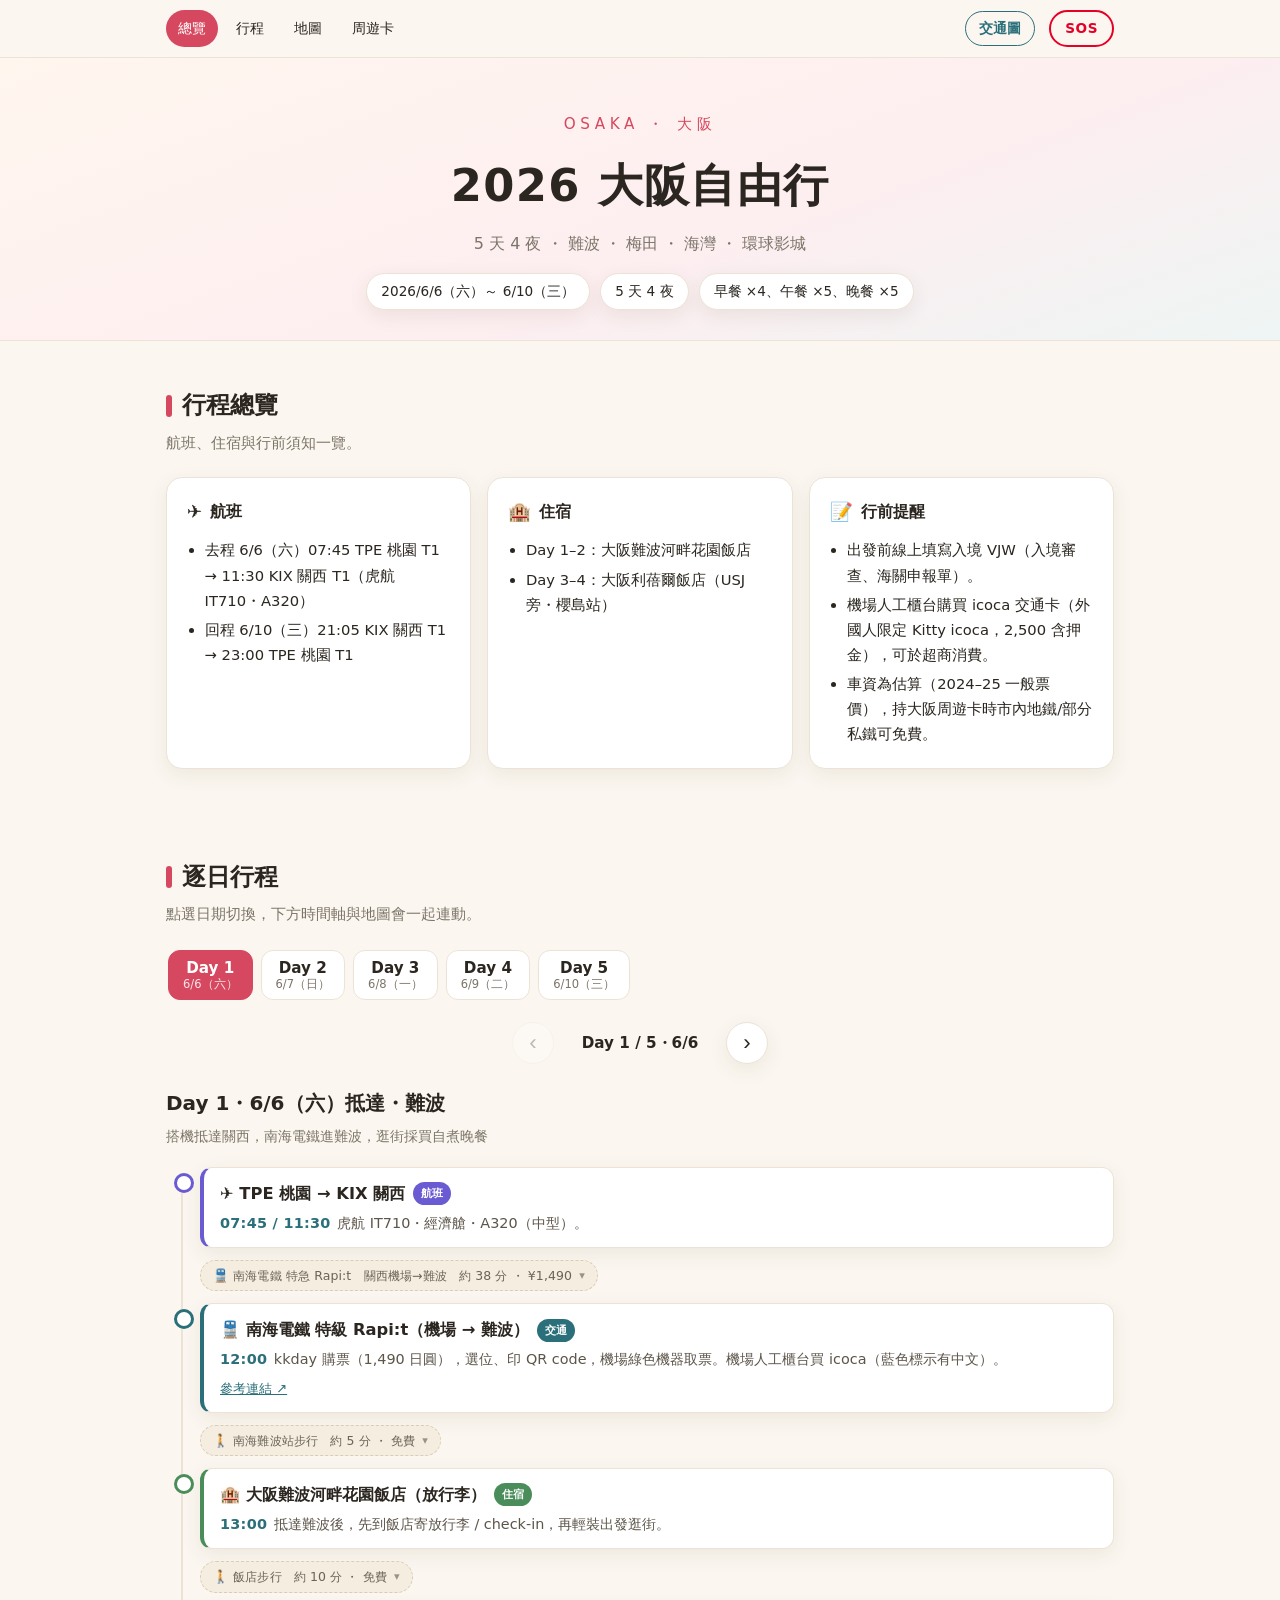
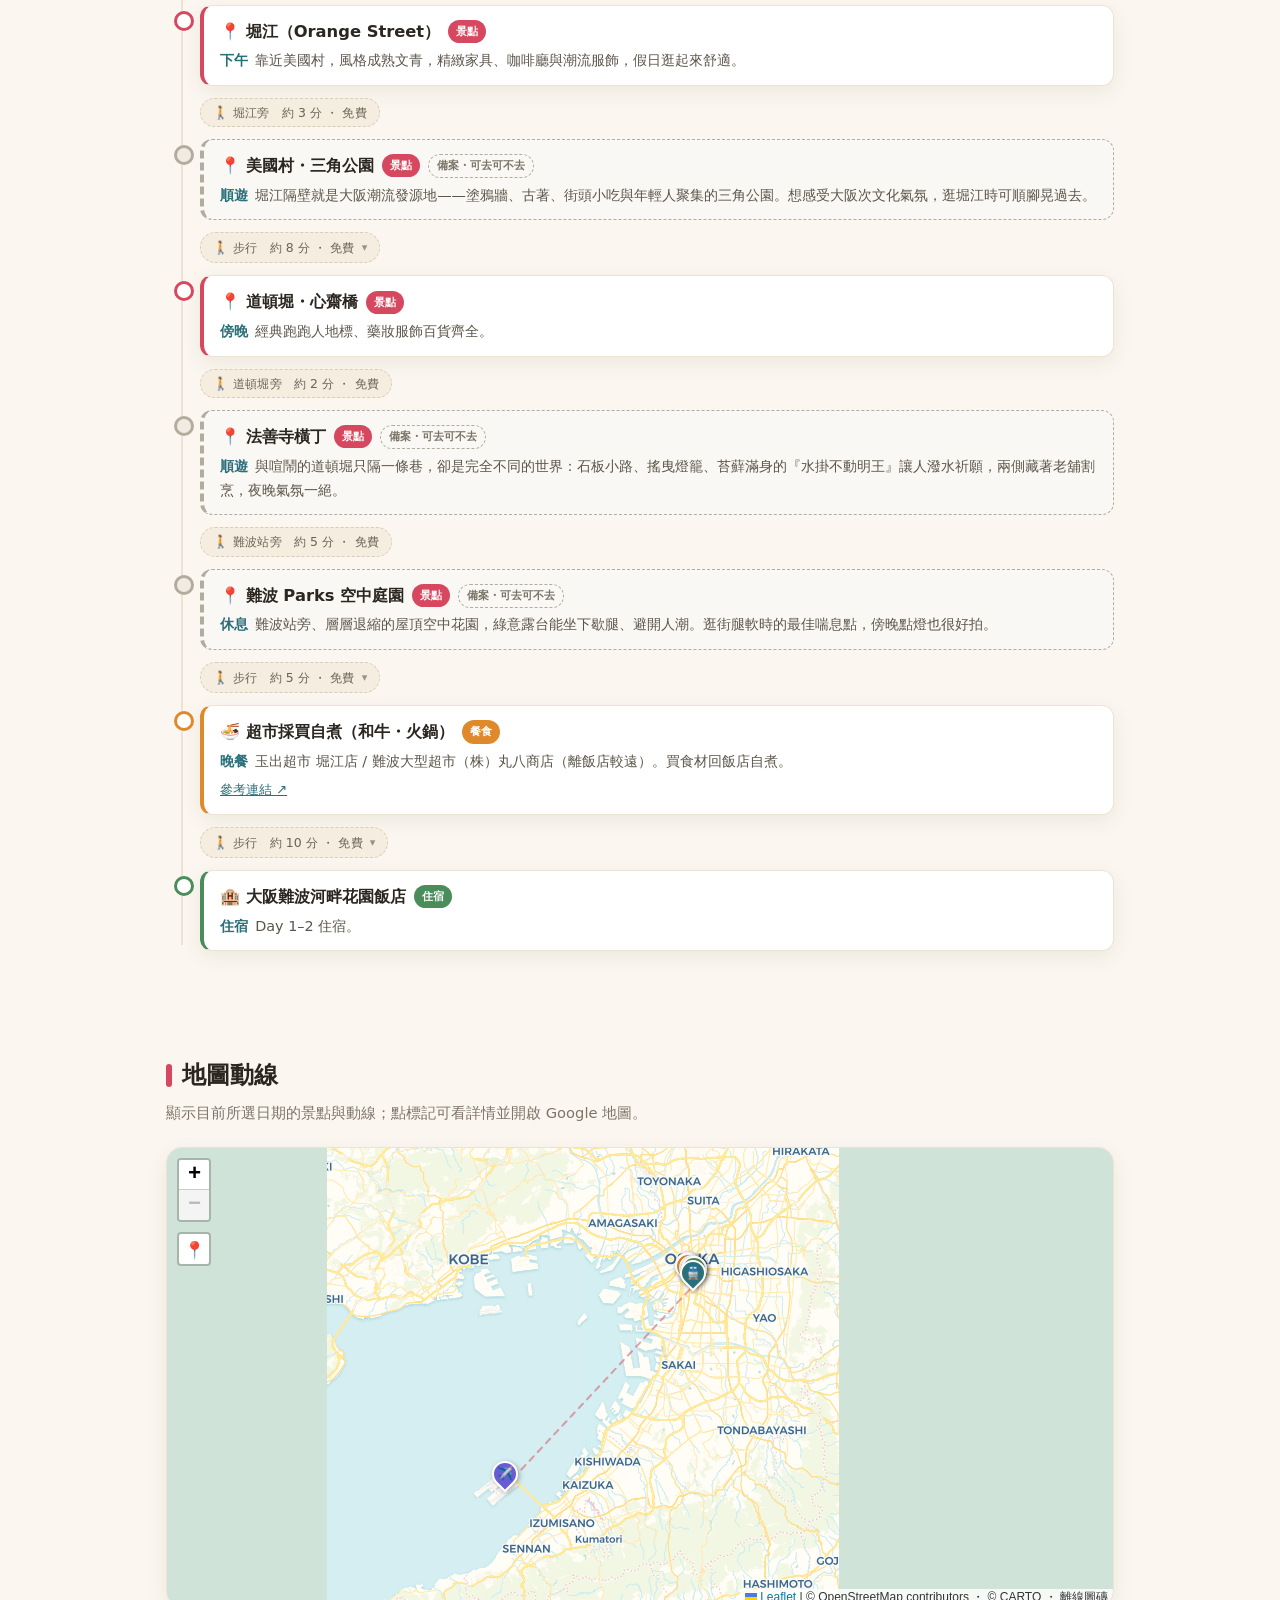
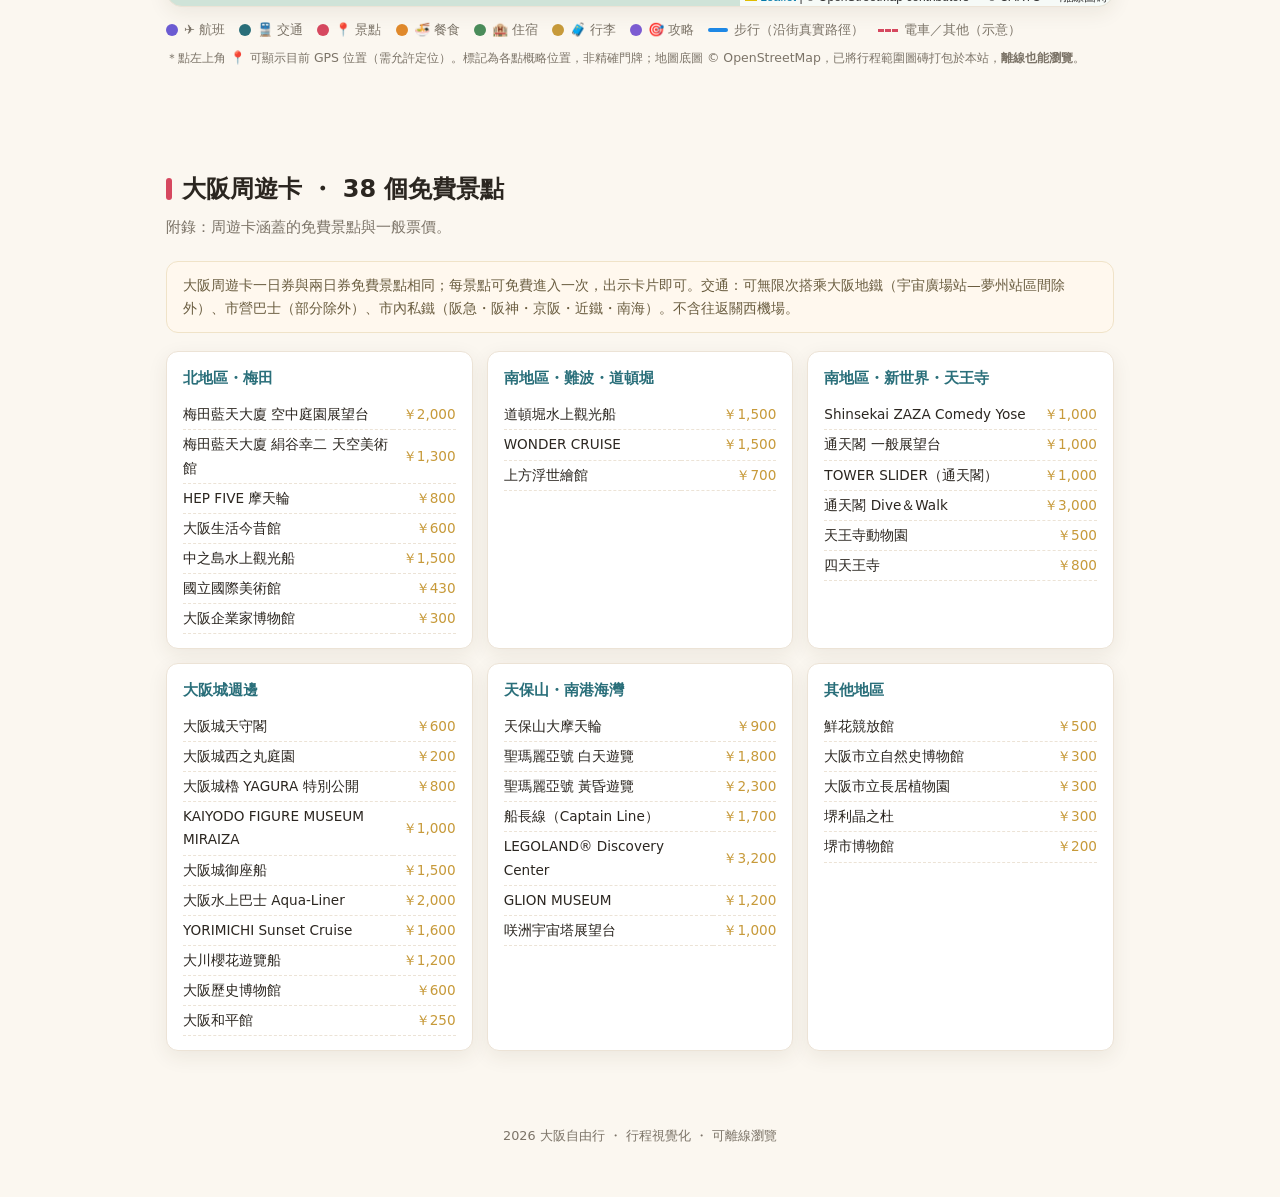
==== commit 54870c7a: "feat: 新增『交通圖』單頁（外部引用大阪景點地鐵圖） - transit-map.html：以外部連結引用原圖（繪圖：小布少爺 BOOK.G TRAVEL），圖檔不存放於 repo，附出處與開原圖" ====
--- a/index.html
+++ b/index.html
@@ -21,6 +21,7 @@
         <a href="#map-sec">地圖</a>
         <a href="#pass-sec">周遊卡</a>
       </div>
+      <a href="./transit-map.html" class="nav-transit">交通圖</a>
       <a href="./emergency.html" class="nav-emergency">SOS</a>
     </div>
   </nav>
--- a/assets/css/style.css
+++ b/assets/css/style.css
@@ -142,6 +142,19 @@
 .tl-badge { font-size:.7rem; padding:2px 8px; border-radius:999px; color:#fff; background: var(--dot,#999); font-weight:600; }
 .tl-meta { font-size:.9rem; color: #5c554a; margin:0; }
 .tl-time { color: var(--accent-2); font-weight:700; letter-spacing:.02em; margin-right:2px; }
+
+/* 備案卡（可去可不去）：虛線灰框 */
+.tl-card--opt {
+  background: #faf8f4;
+  border: 1.5px dashed #b3ac9e;
+  border-left: 4px dashed #b3ac9e;
+  box-shadow: none;
+}
+.tl-item--opt::before { border-color: #b3ac9e !important; background: #f0ece4; }
+.tl-optbadge {
+  font-size:.66rem; padding:2px 8px; border-radius:999px; font-weight:600;
+  color:#7a7468; background:transparent; border:1px dashed #b3ac9e; white-space:nowrap;
+}
 .tl-links { margin-top:6px; display:flex; gap:12px; flex-wrap:wrap; }
 .tl-links a { font-size:.82rem; }
 
@@ -258,7 +271,8 @@
   .pager-now { min-width: 120px; font-size: .9rem; }
   /* 導覽列維持單行：品牌與 SOS 固定，連結列可橫向捲動 */
   .nav__inner { flex-wrap: nowrap; gap: 6px; padding: 10px 12px; }
-  .nav__brand, .nav-emergency { flex: 0 0 auto; }
+  .nav__brand, .nav-transit, .nav-emergency { flex: 0 0 auto; }
+  .nav-transit { padding: 6px 10px; font-size: .8rem; }
   .nav__brand { font-size: .95rem; }
   .nav__brand small { display: none; }
   .nav__links { min-width: 0; flex-shrink: 1; flex-wrap: nowrap; gap: 2px; overflow-x: auto; -webkit-overflow-scrolling: touch; }
@@ -270,12 +284,24 @@
 }
 
 /* ===== 緊急按鈕（導覽列） ===== */
+.nav-transit {
+  flex: 0 0 auto; margin-left: auto; text-decoration: none; font-weight: 700; font-size: .85rem;
+  background: transparent; color: var(--accent-2); padding: 5px 13px; border-radius: 999px;
+  border: 1.6px solid var(--accent-2); white-space: nowrap; transition: .15s;
+}
+.nav-transit:hover { background: var(--accent-2); color: #fff; }
 .nav-emergency {
-  flex: 0 0 auto; margin-left: auto; text-decoration: none; font-weight: 800; font-size: .85rem;
+  flex: 0 0 auto; text-decoration: none; font-weight: 800; font-size: .85rem;
   background: transparent; color: #e60026; padding: 5px 14px; border-radius: 999px;
   border: 2px solid #e60026; white-space: nowrap; letter-spacing: .04em; transition: .15s;
 }
 .nav-emergency:hover { background: #e60026; color: #fff; }
+
+/* 交通圖單頁 */
+.tmap-credit { font-size: .85rem; color: #6a5d40; background: #fff8ee; border: 1px solid #f0e3c8; border-radius: 10px; padding: 10px 14px; margin: 0 0 14px; }
+.tmap-open { display: inline-block; text-decoration: none; font-weight: 700; font-size: .9rem; color: #fff; background: var(--accent-2); padding: 8px 16px; border-radius: 999px; margin-bottom: 16px; }
+.tmap-wrap { text-align: center; }
+.tmap-img { width: 100%; max-width: 900px; border: 1px solid var(--line); border-radius: 12px; box-shadow: var(--shadow); }
 
 /* ===== 緊急頁面 emergency.html ===== */
 .nav__back { text-decoration: none; color: var(--ink); }
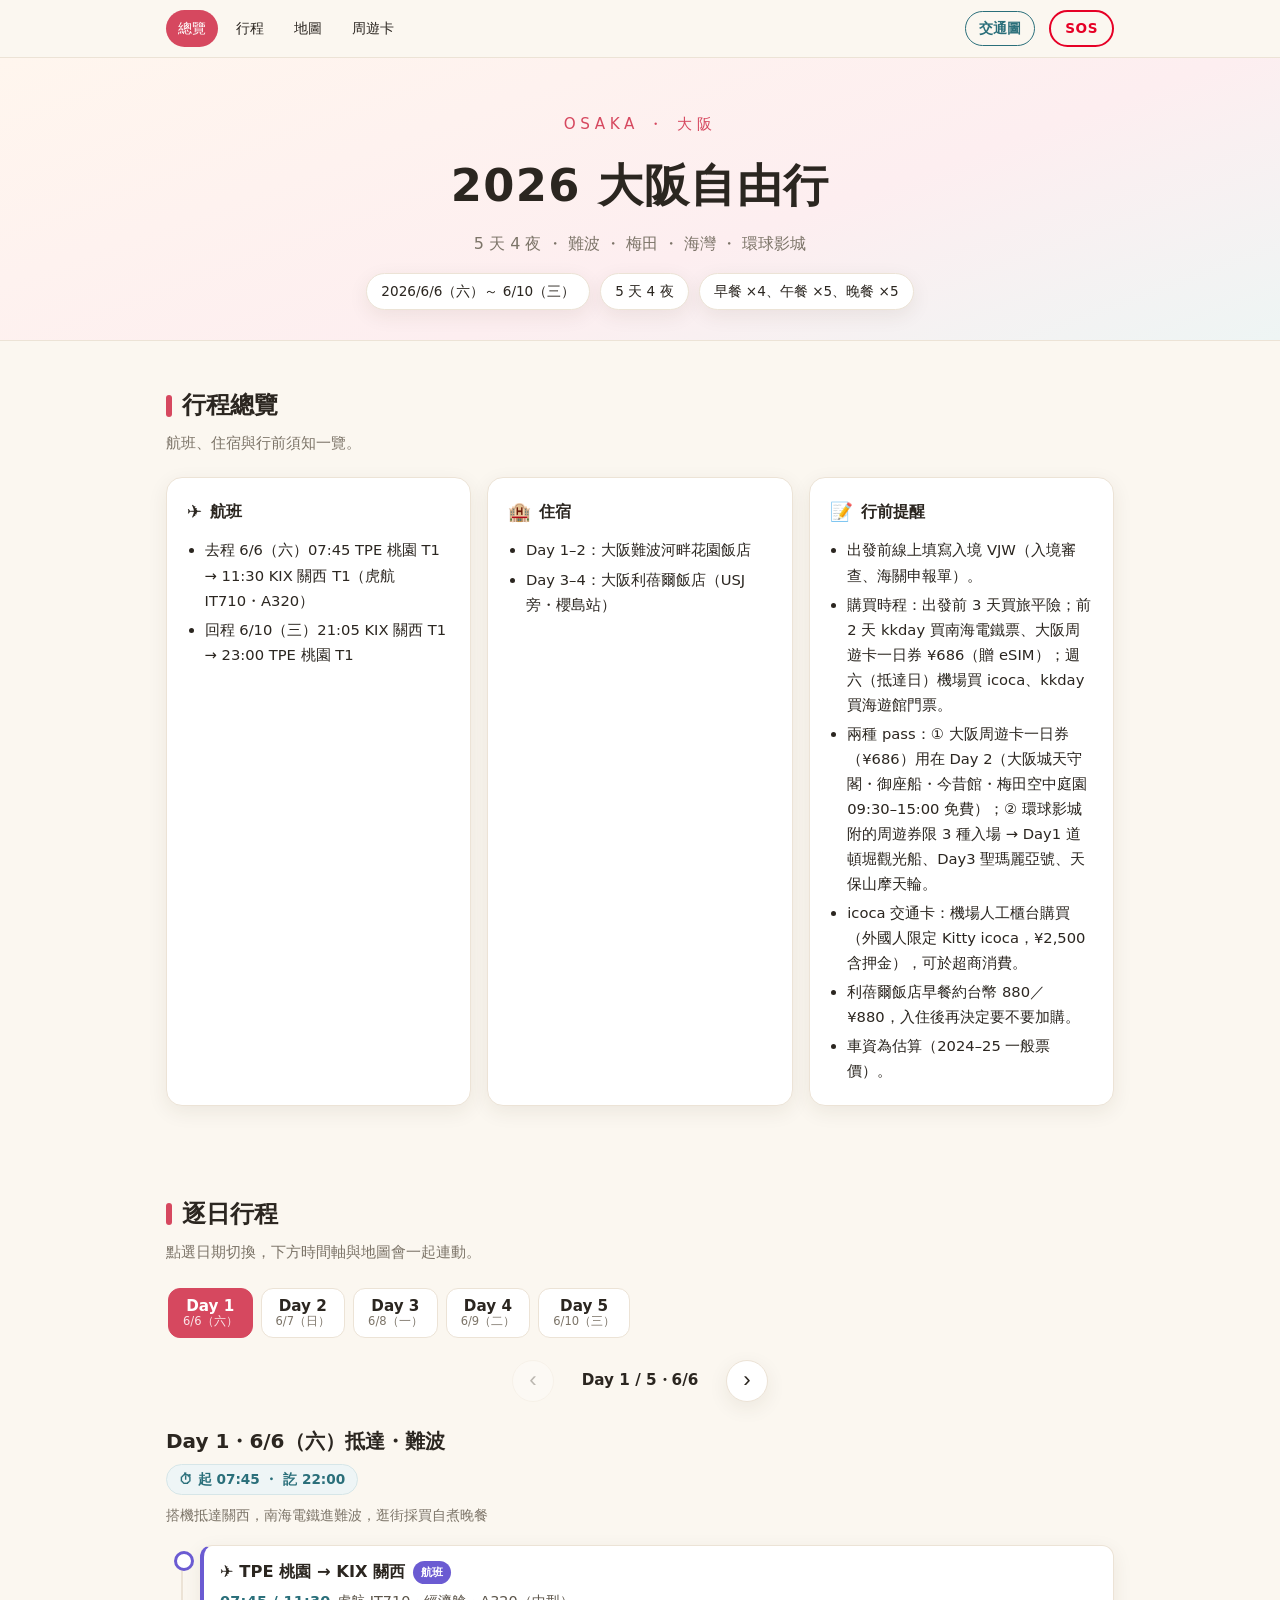
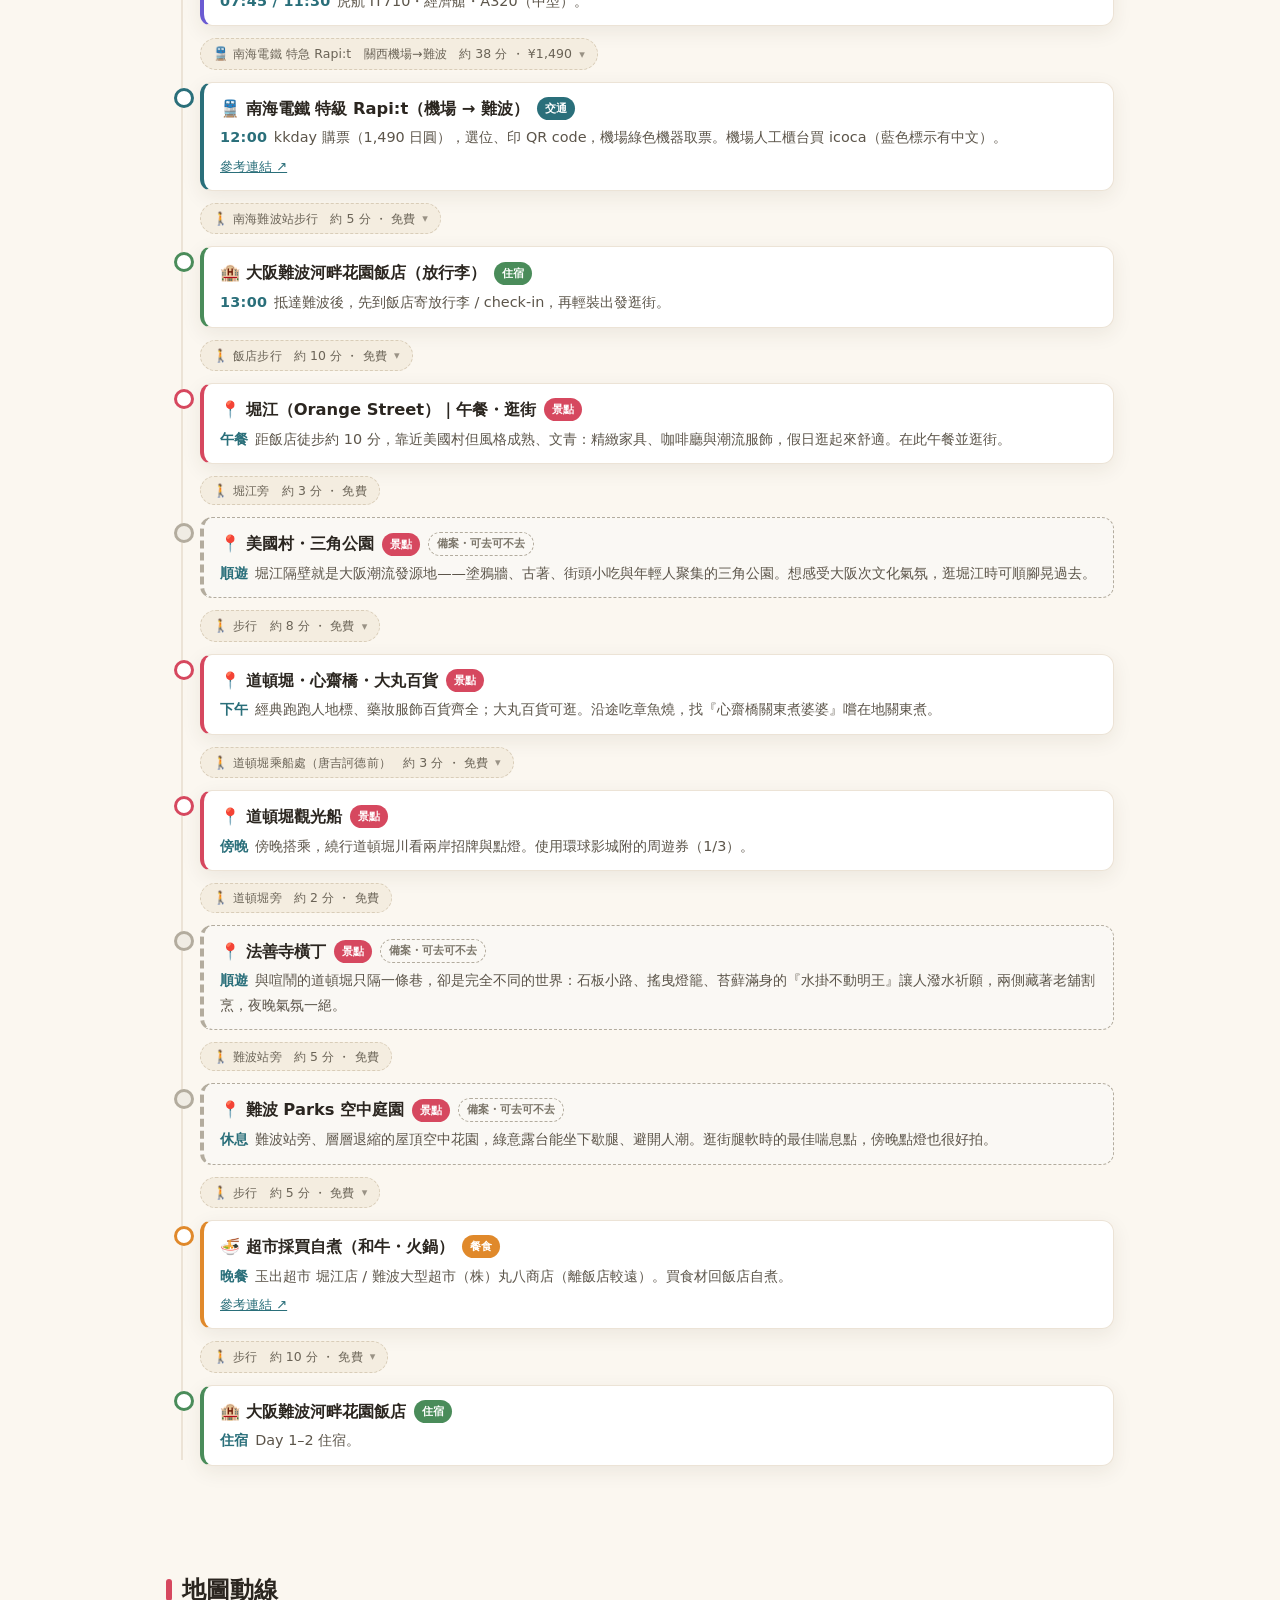
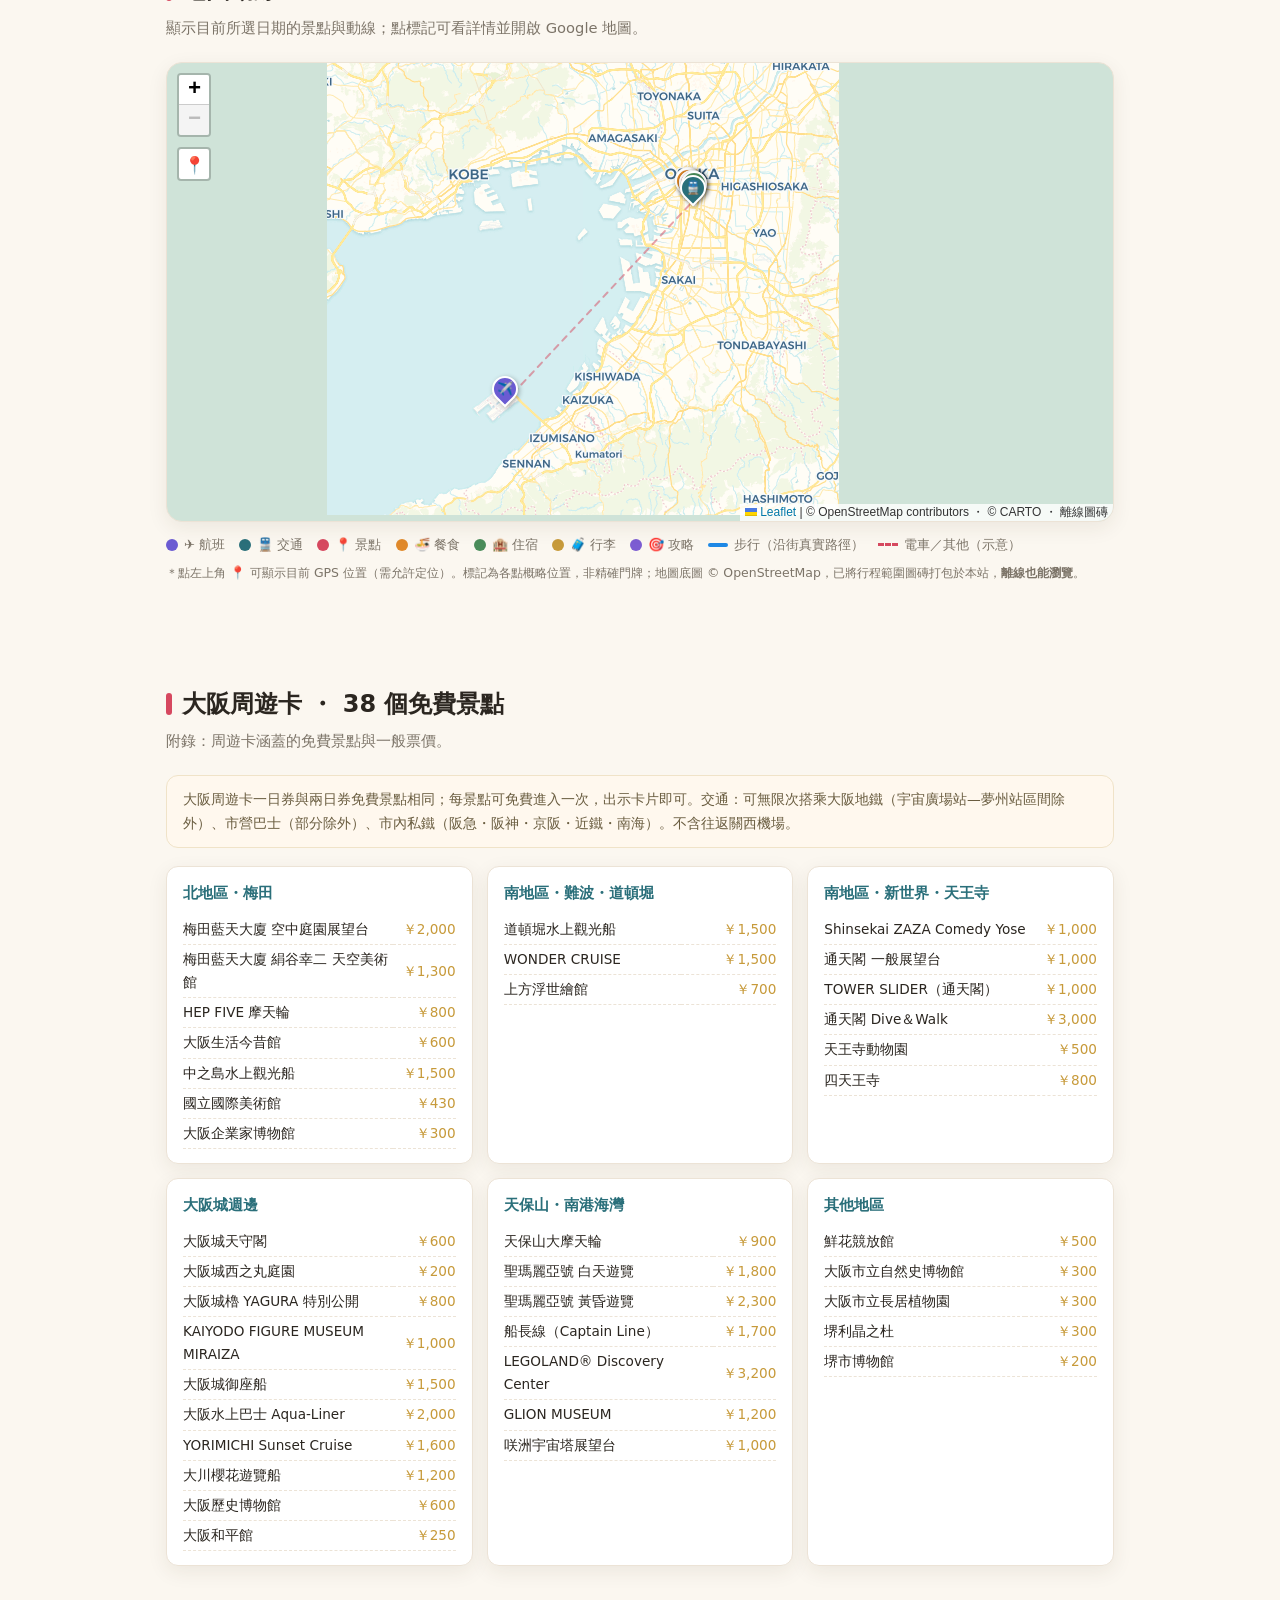
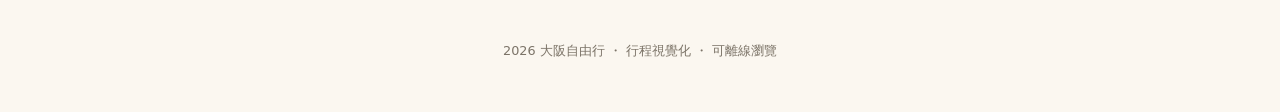
==== commit 75427bbe: "feat: 每日標題加上明確起訖時間，並為資產加版本號避免快取 - 每天新增 start/end，日標題顯示『⏱ 起 HH:MM ・ 訖 HH:MM』   Day1 07:45–22:00、Day2 " ====
--- a/index.html
+++ b/index.html
@@ -9,7 +9,7 @@
   <link rel="icon" href="./assets/icon.svg" type="image/svg+xml" />
   <link rel="manifest" href="./manifest.webmanifest" />
   <link rel="stylesheet" href="./assets/vendor/leaflet/leaflet.css" />
-  <link rel="stylesheet" href="./assets/css/style.css" />
+  <link rel="stylesheet" href="./assets/css/style.css?v=18" />
 </head>
 <body>
 
@@ -72,8 +72,8 @@
   </footer>
 
   <script src="./assets/vendor/leaflet/leaflet.js"></script>
-  <script src="./assets/js/data.js"></script>
-  <script src="./assets/js/walk-routes.js"></script>
-  <script src="./assets/js/app.js"></script>
+  <script src="./assets/js/data.js?v=18"></script>
+  <script src="./assets/js/walk-routes.js?v=18"></script>
+  <script src="./assets/js/app.js?v=18"></script>
 </body>
 </html>
--- a/assets/css/style.css
+++ b/assets/css/style.css
@@ -123,7 +123,8 @@
 @keyframes fade { from {opacity:0; transform: translateY(6px);} to {opacity:1; transform:none;} }
 .day__head { margin-bottom: 18px; }
 .day__head h3 { margin:0; font-size:1.25rem; }
-.day__head p { margin:4px 0 0; color: var(--muted); font-size:.9rem; }
+.day__time { display:inline-block; margin:6px 0 2px; font-size:.85rem; font-weight:700; color: var(--accent-2); background:#eef5f6; border:1px solid #d6e6e8; border-radius:999px; padding:3px 12px; }
+.day__head p { margin:6px 0 0; color: var(--muted); font-size:.9rem; }
 
 .timeline { position: relative; margin-left: 8px; padding-left: 26px; }
 .timeline::before {
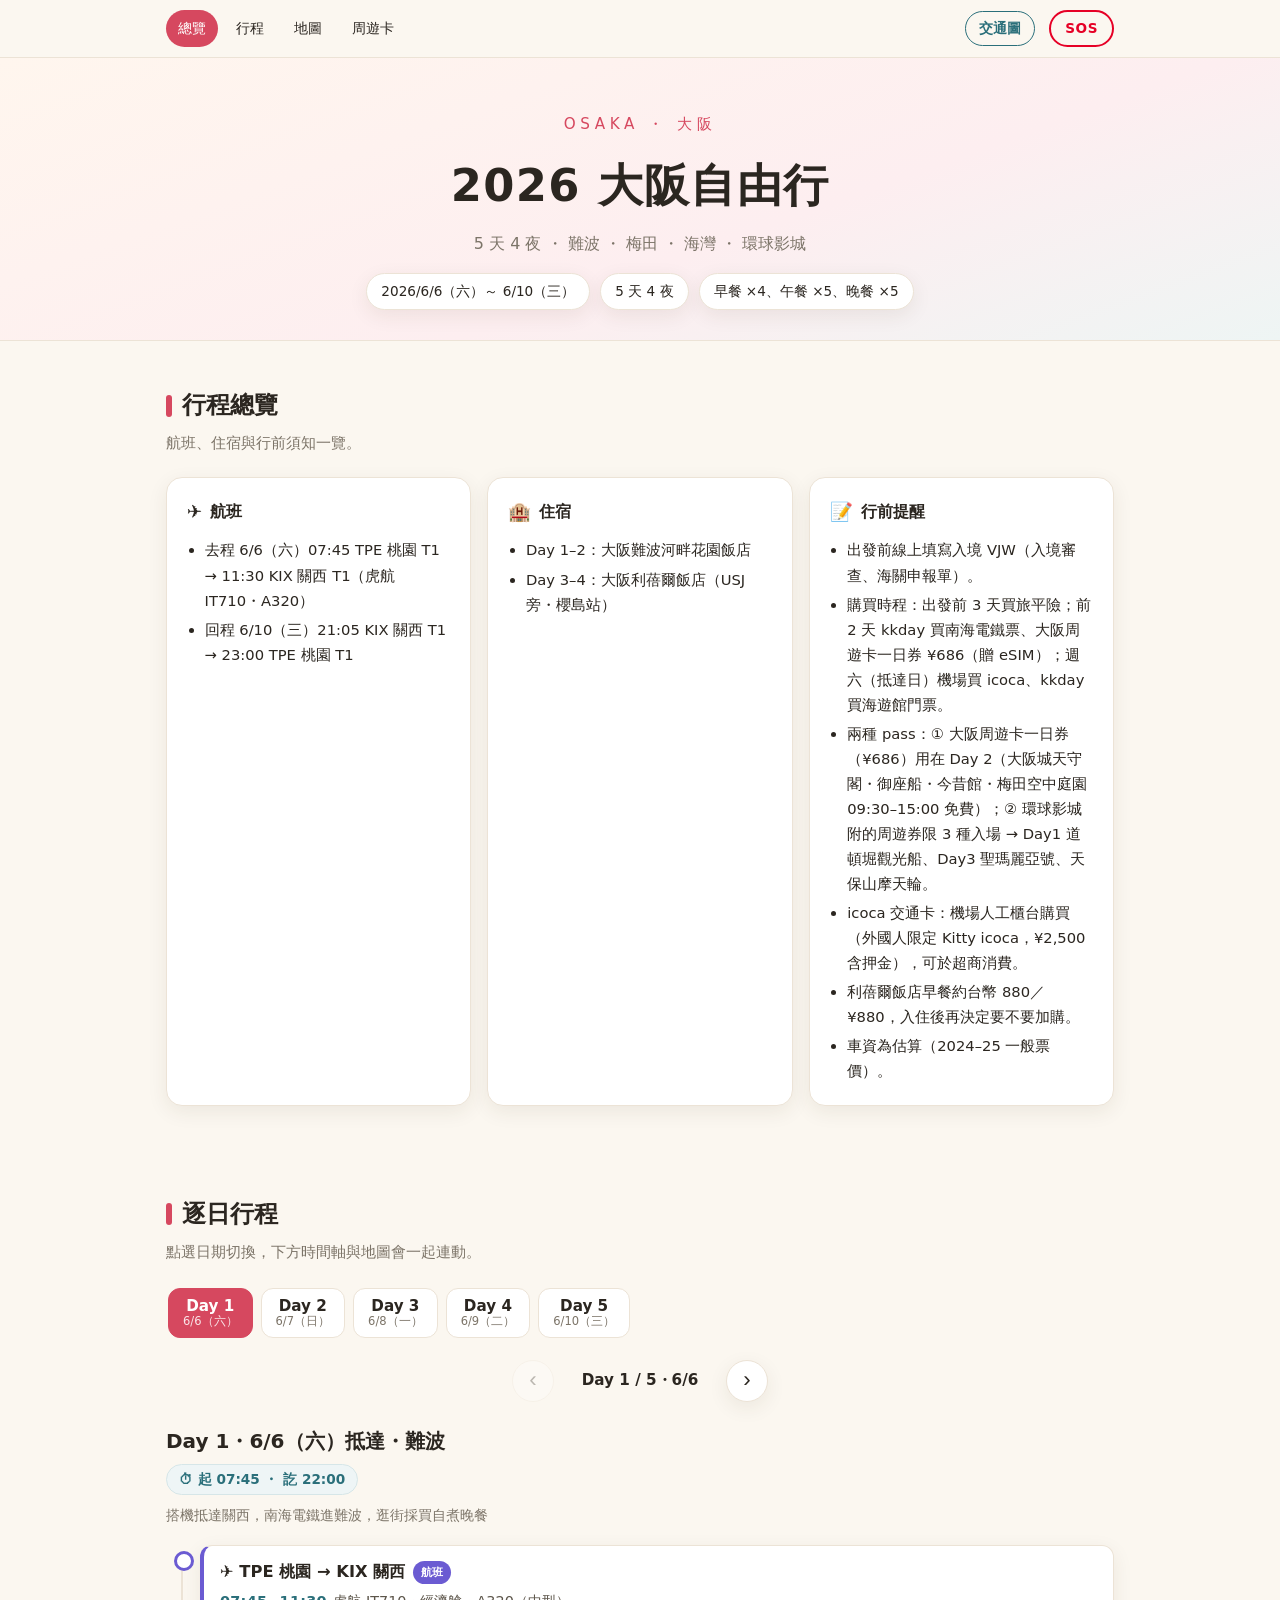
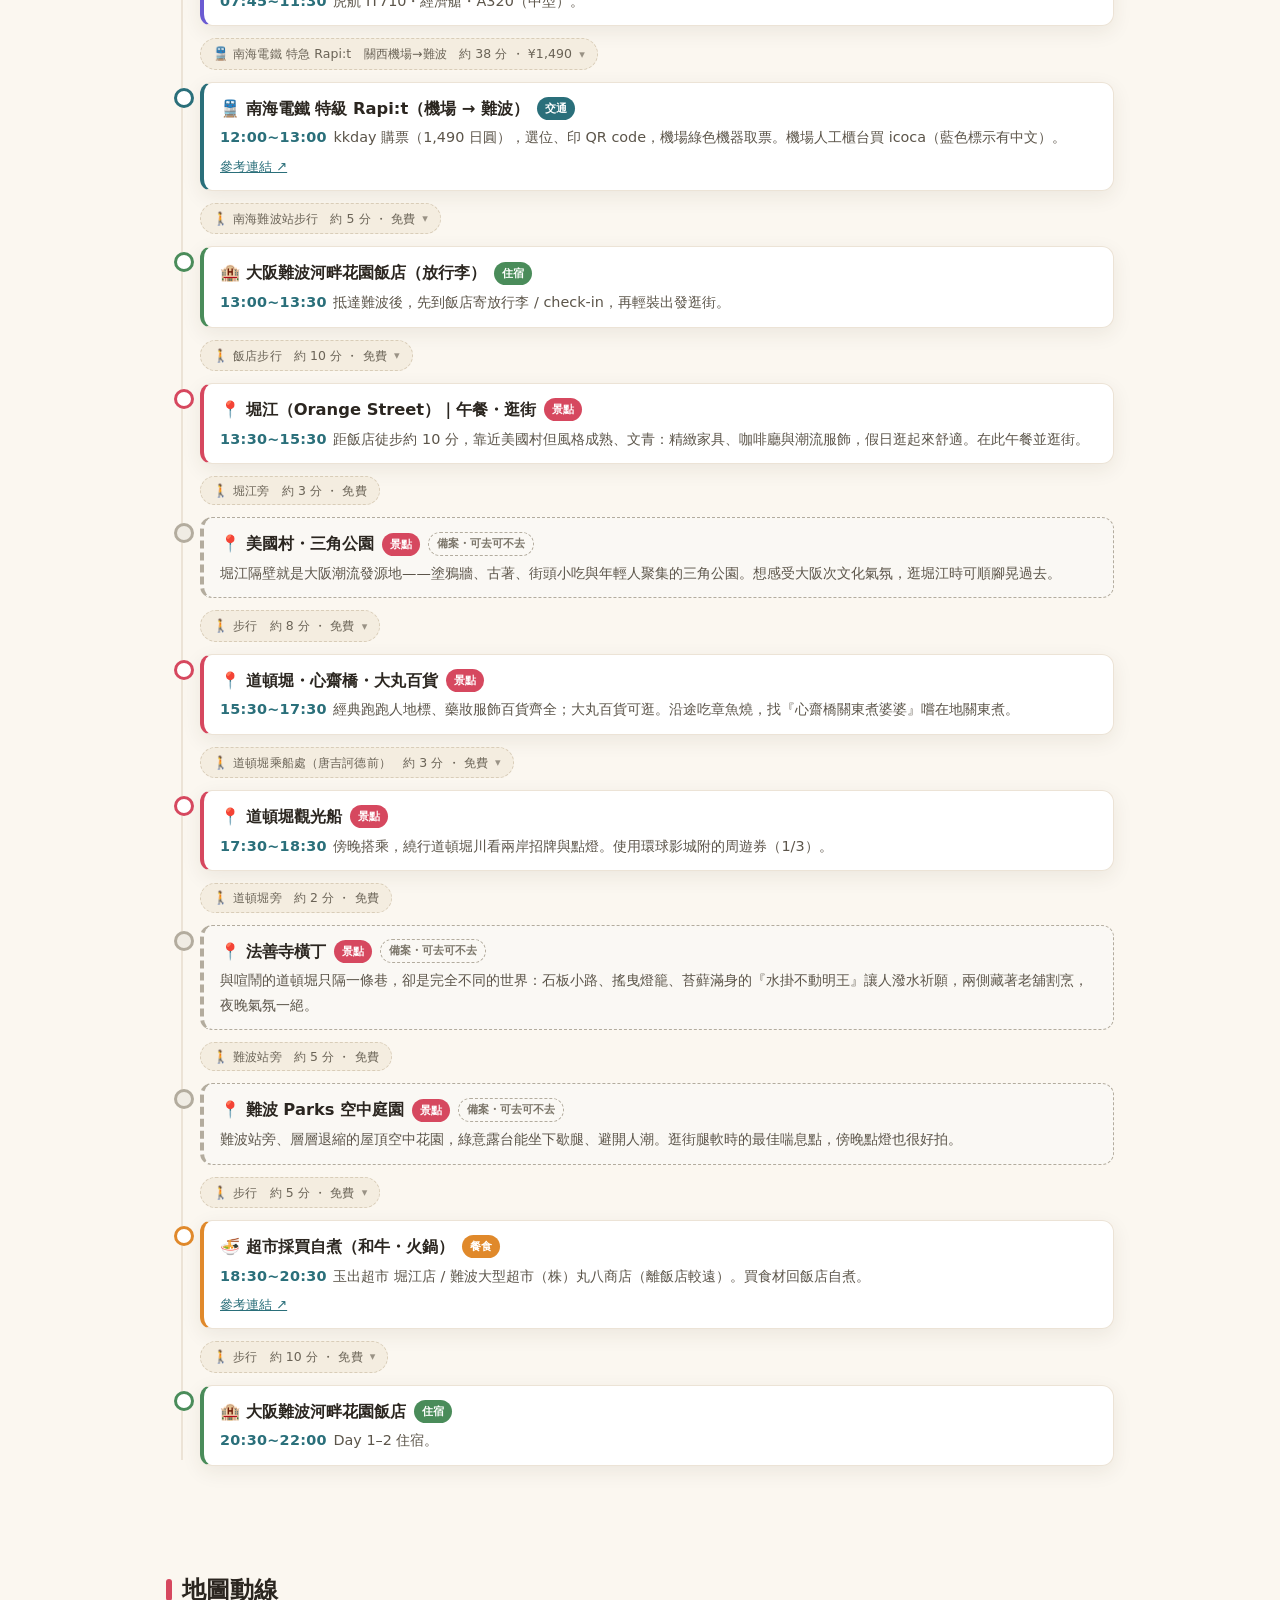
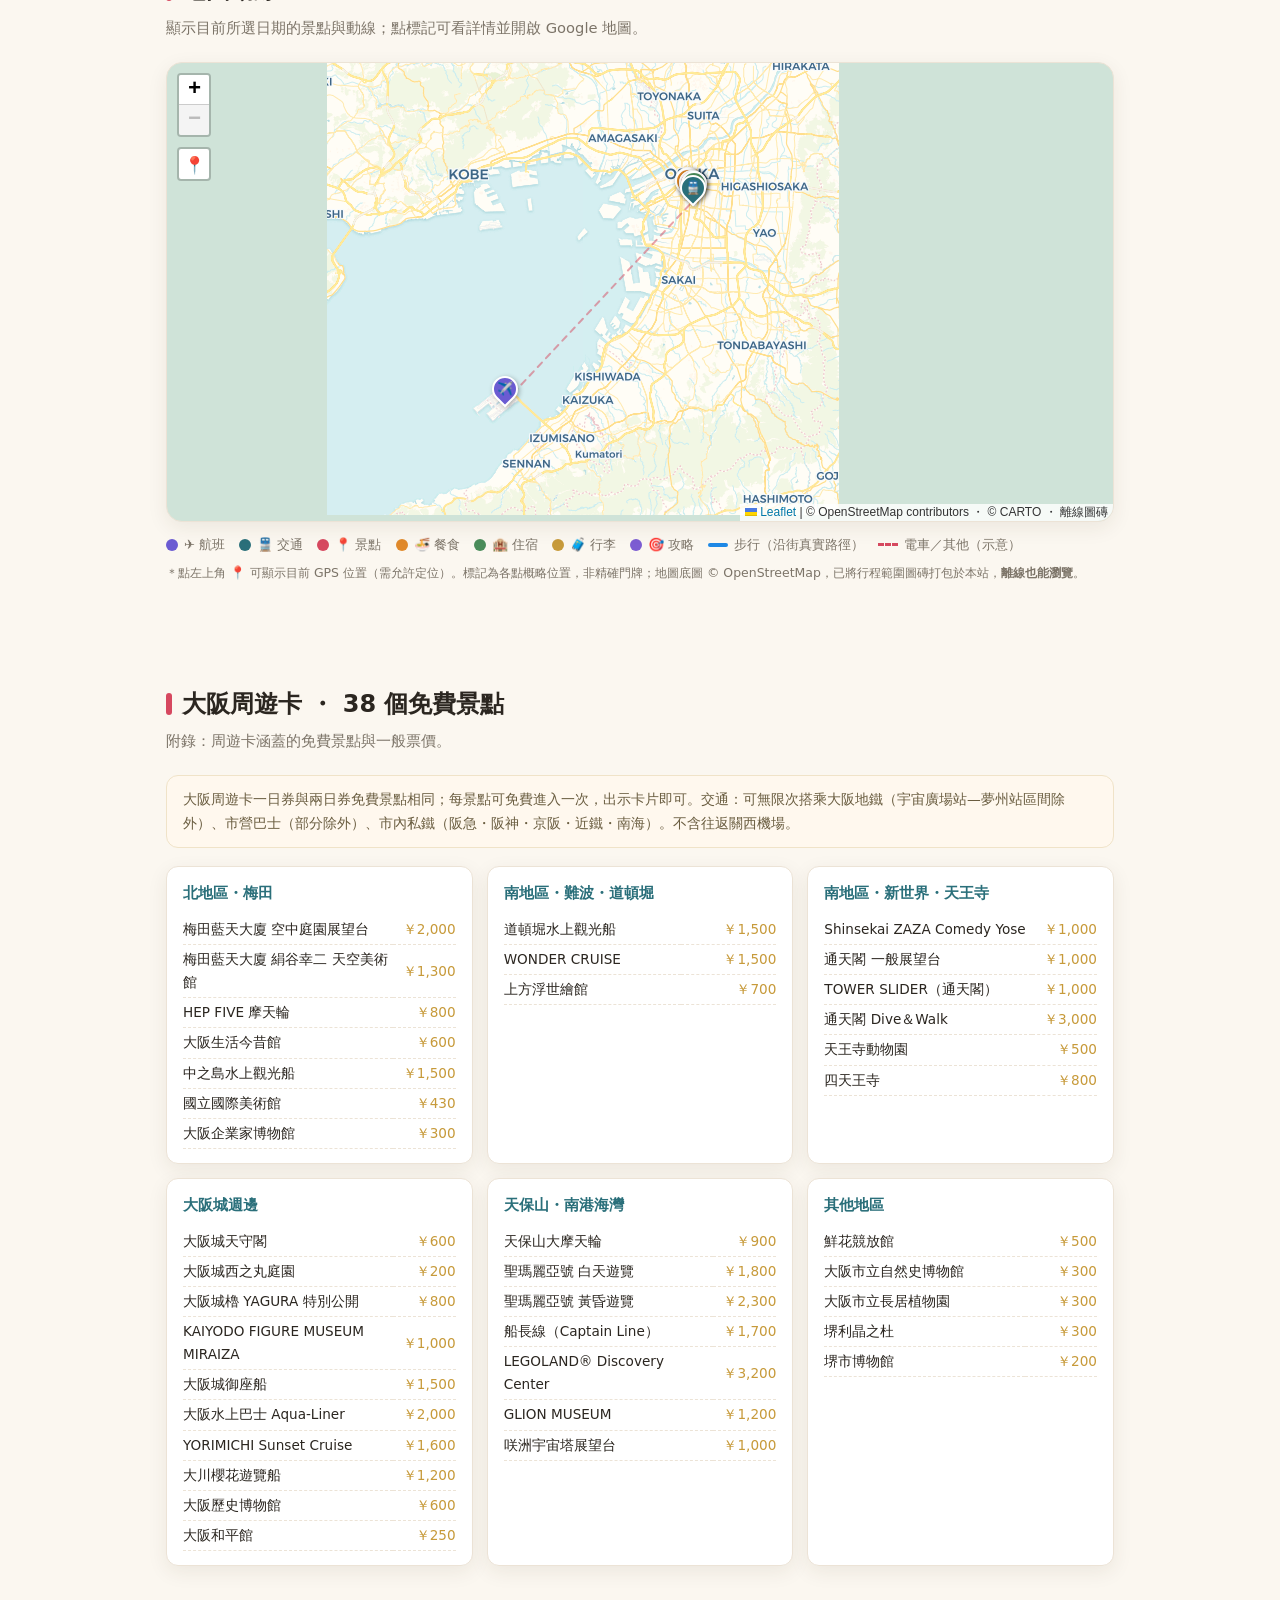
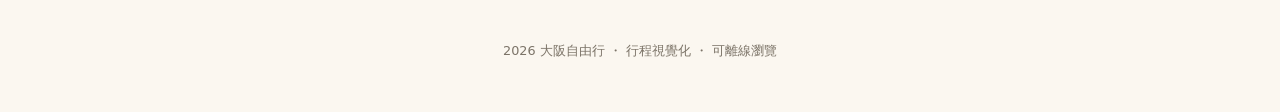
==== commit 6085ba22: "feat: 每個行程加上半小時為單位的寬鬆時間區間；備案不寫時間；補齊交通時間 - 54 張卡逐一指定時間：scheduled 項目用 HH:MM~HH:MM（偏寬鬆）；可不去(備案)項目不顯示時間 " ====
--- a/index.html
+++ b/index.html
@@ -9,7 +9,7 @@
   <link rel="icon" href="./assets/icon.svg" type="image/svg+xml" />
   <link rel="manifest" href="./manifest.webmanifest" />
   <link rel="stylesheet" href="./assets/vendor/leaflet/leaflet.css" />
-  <link rel="stylesheet" href="./assets/css/style.css?v=18" />
+  <link rel="stylesheet" href="./assets/css/style.css?v=19" />
 </head>
 <body>
 
@@ -72,8 +72,8 @@
   </footer>
 
   <script src="./assets/vendor/leaflet/leaflet.js"></script>
-  <script src="./assets/js/data.js?v=18"></script>
-  <script src="./assets/js/walk-routes.js?v=18"></script>
-  <script src="./assets/js/app.js?v=18"></script>
+  <script src="./assets/js/data.js?v=19"></script>
+  <script src="./assets/js/walk-routes.js?v=19"></script>
+  <script src="./assets/js/app.js?v=19"></script>
 </body>
 </html>
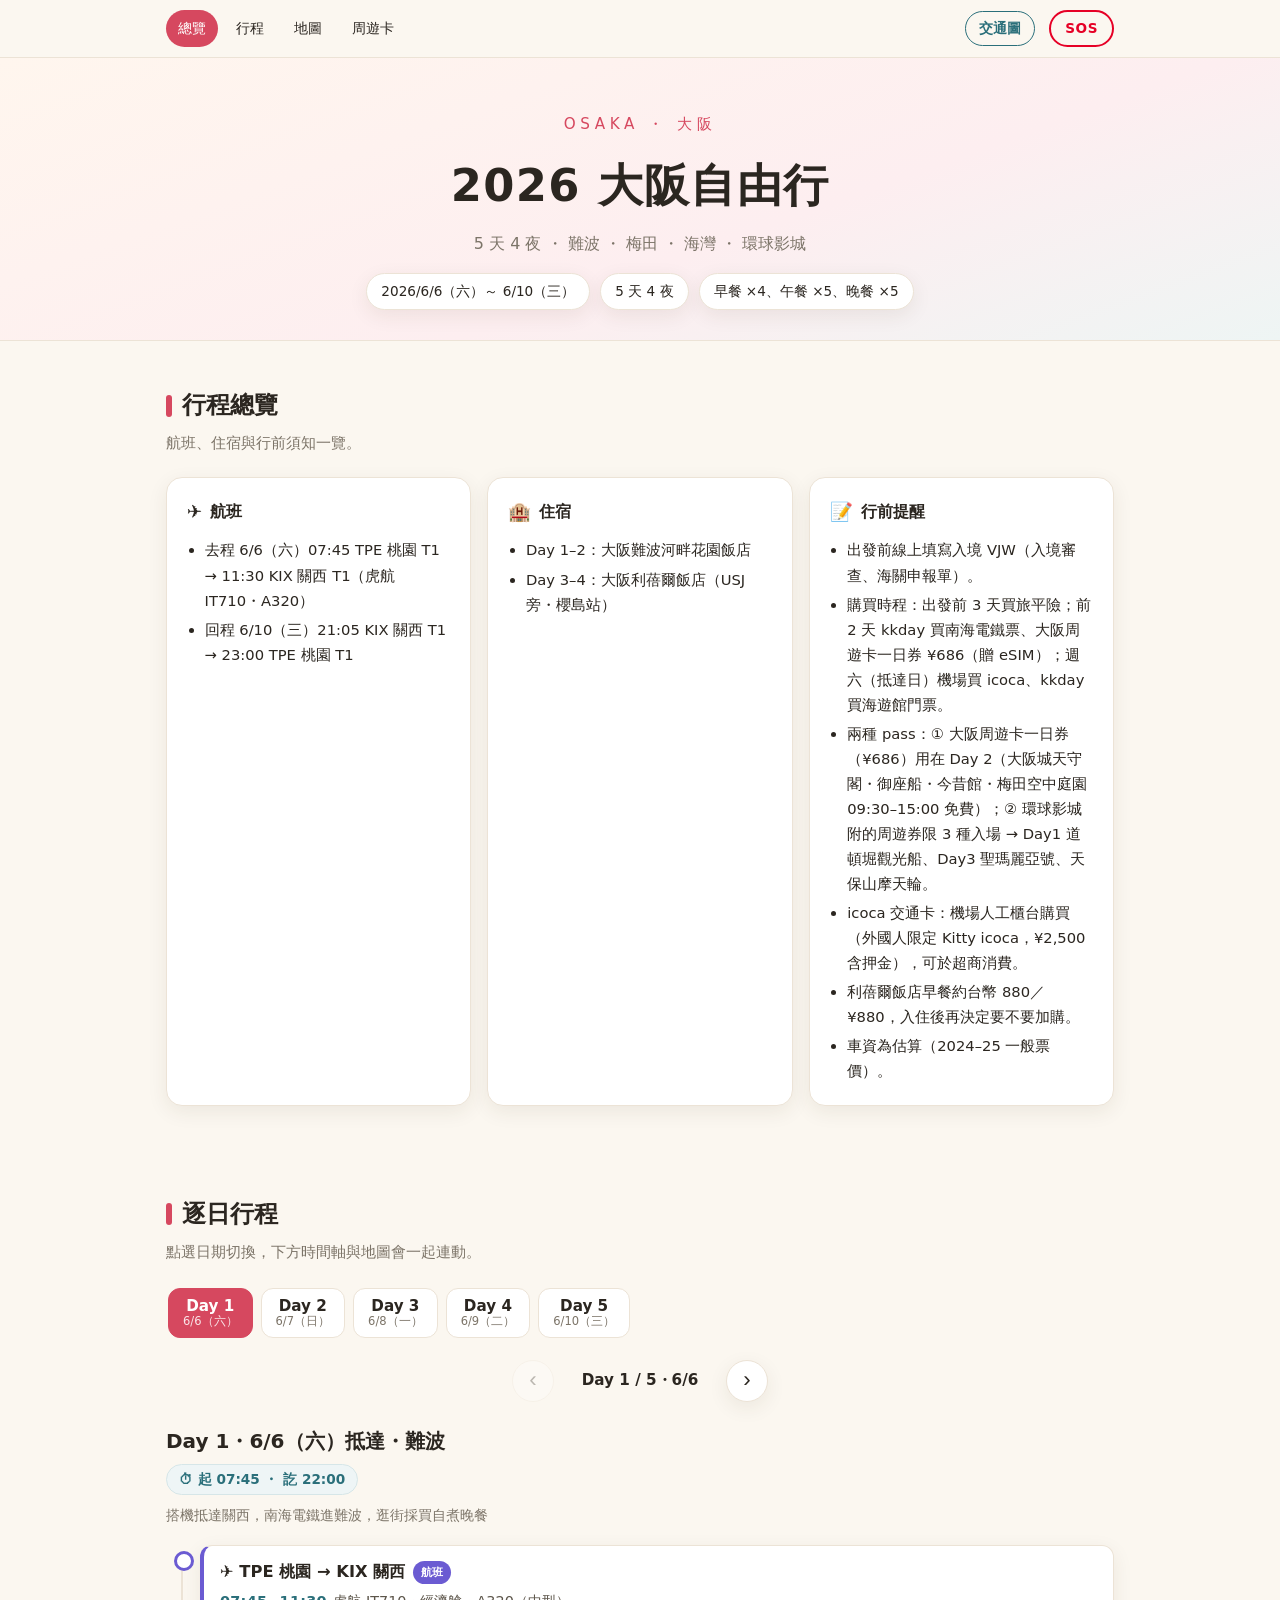
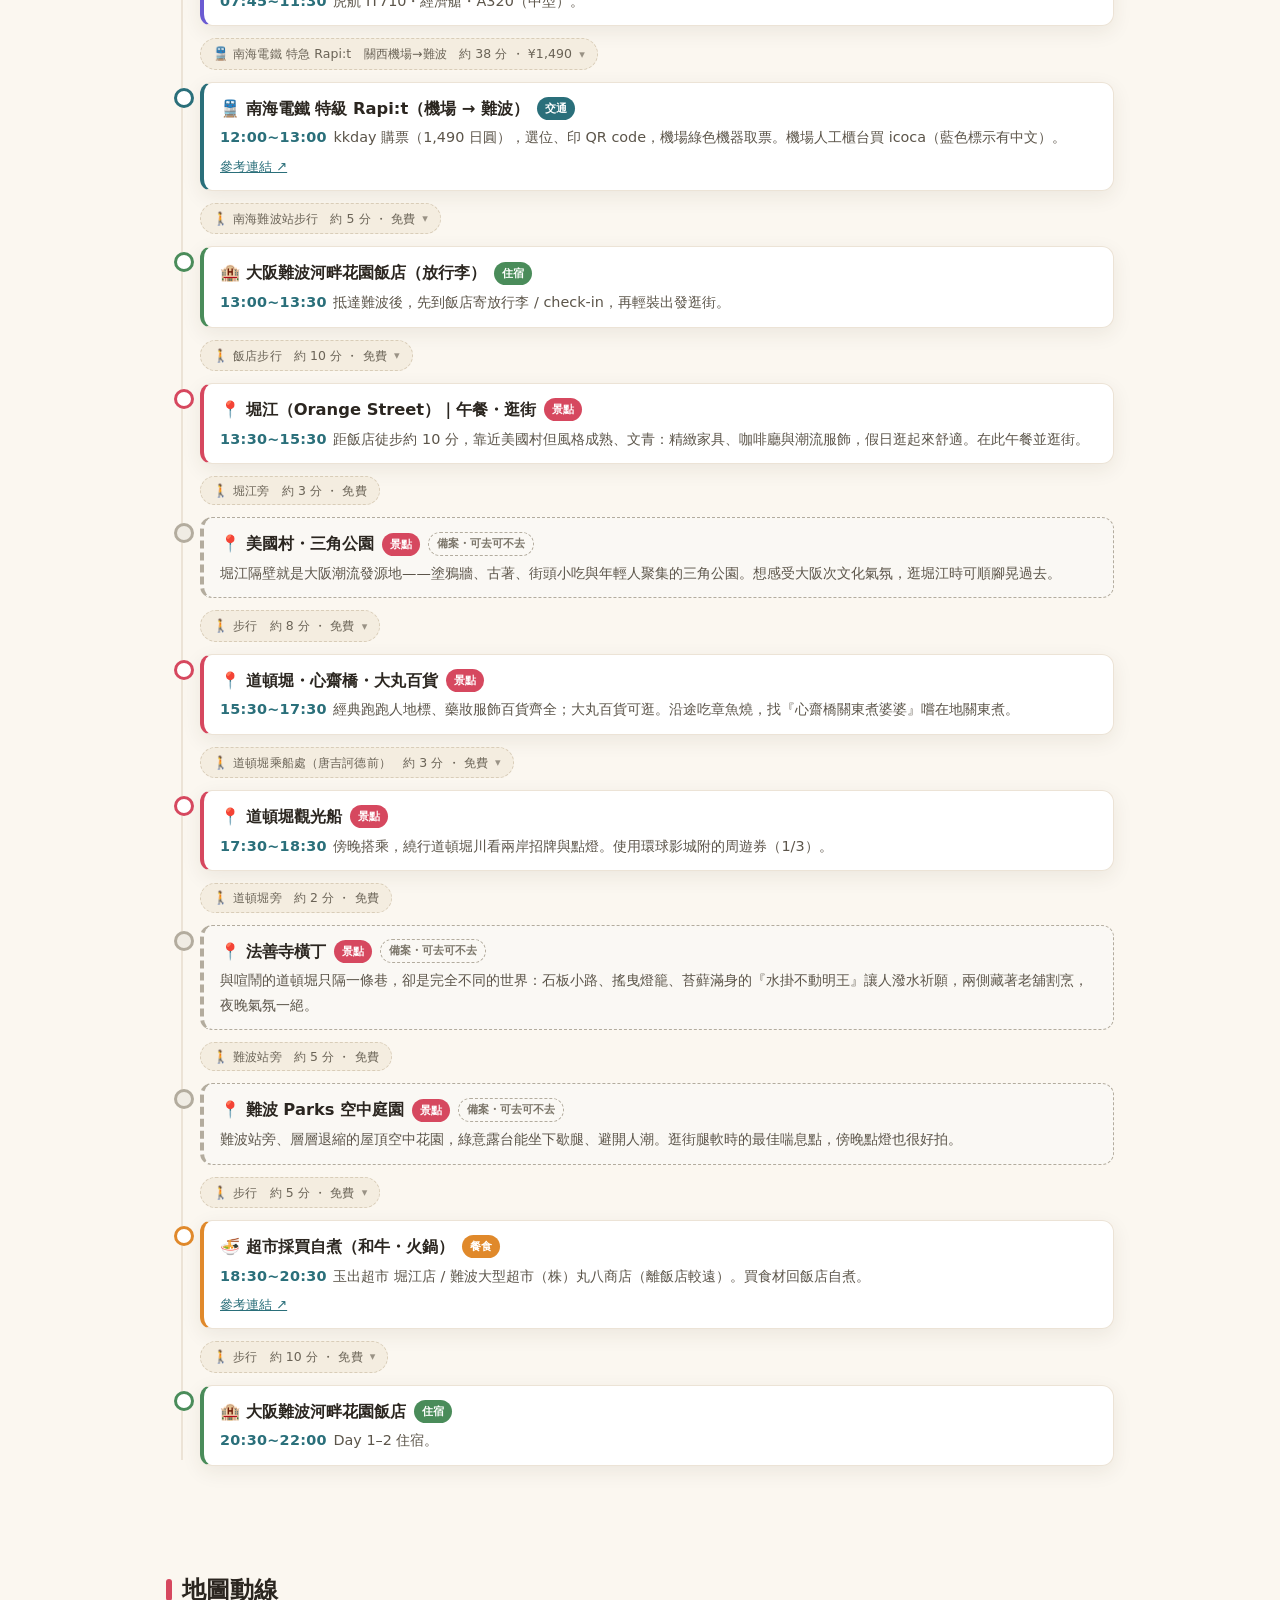
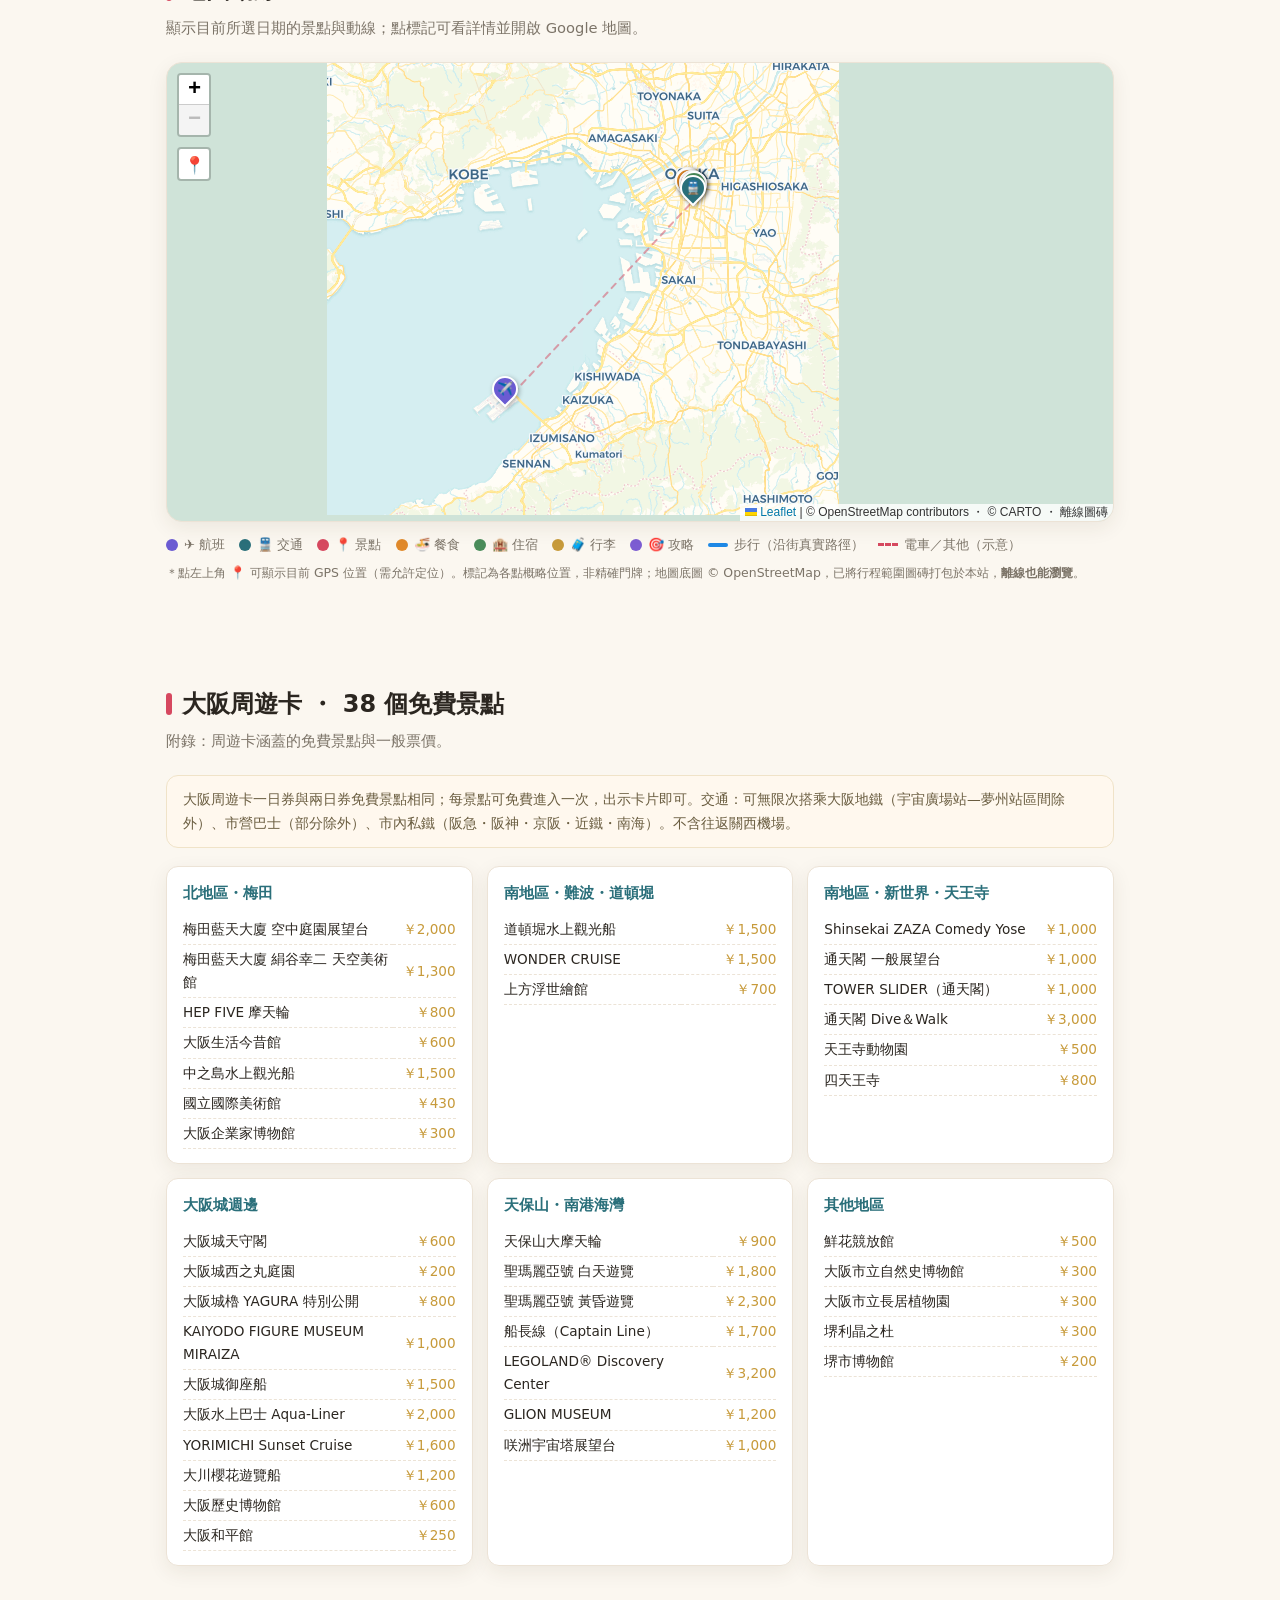
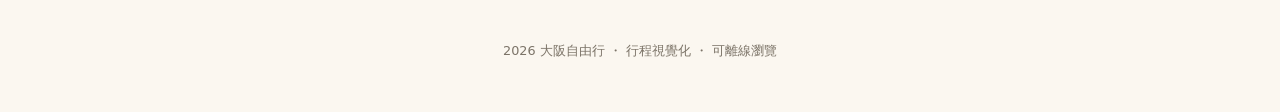
==== commit 81e0f9ff: "feat: Day3 加入 Captain Line 渡輪捷徑（可選） - 天保山→USJ港渡輪+JR一站，把弁天町/西九条2轉壓成船+一站 - 列為可不去(虛線灰框、不寫時間)；展開含末班船警告(約" ====
--- a/index.html
+++ b/index.html
@@ -9,7 +9,7 @@
   <link rel="icon" href="./assets/icon.svg" type="image/svg+xml" />
   <link rel="manifest" href="./manifest.webmanifest" />
   <link rel="stylesheet" href="./assets/vendor/leaflet/leaflet.css" />
-  <link rel="stylesheet" href="./assets/css/style.css?v=19" />
+  <link rel="stylesheet" href="./assets/css/style.css?v=20" />
 </head>
 <body>
 
@@ -72,8 +72,8 @@
   </footer>
 
   <script src="./assets/vendor/leaflet/leaflet.js"></script>
-  <script src="./assets/js/data.js?v=19"></script>
-  <script src="./assets/js/walk-routes.js?v=19"></script>
-  <script src="./assets/js/app.js?v=19"></script>
+  <script src="./assets/js/data.js?v=20"></script>
+  <script src="./assets/js/walk-routes.js?v=20"></script>
+  <script src="./assets/js/app.js?v=20"></script>
 </body>
 </html>
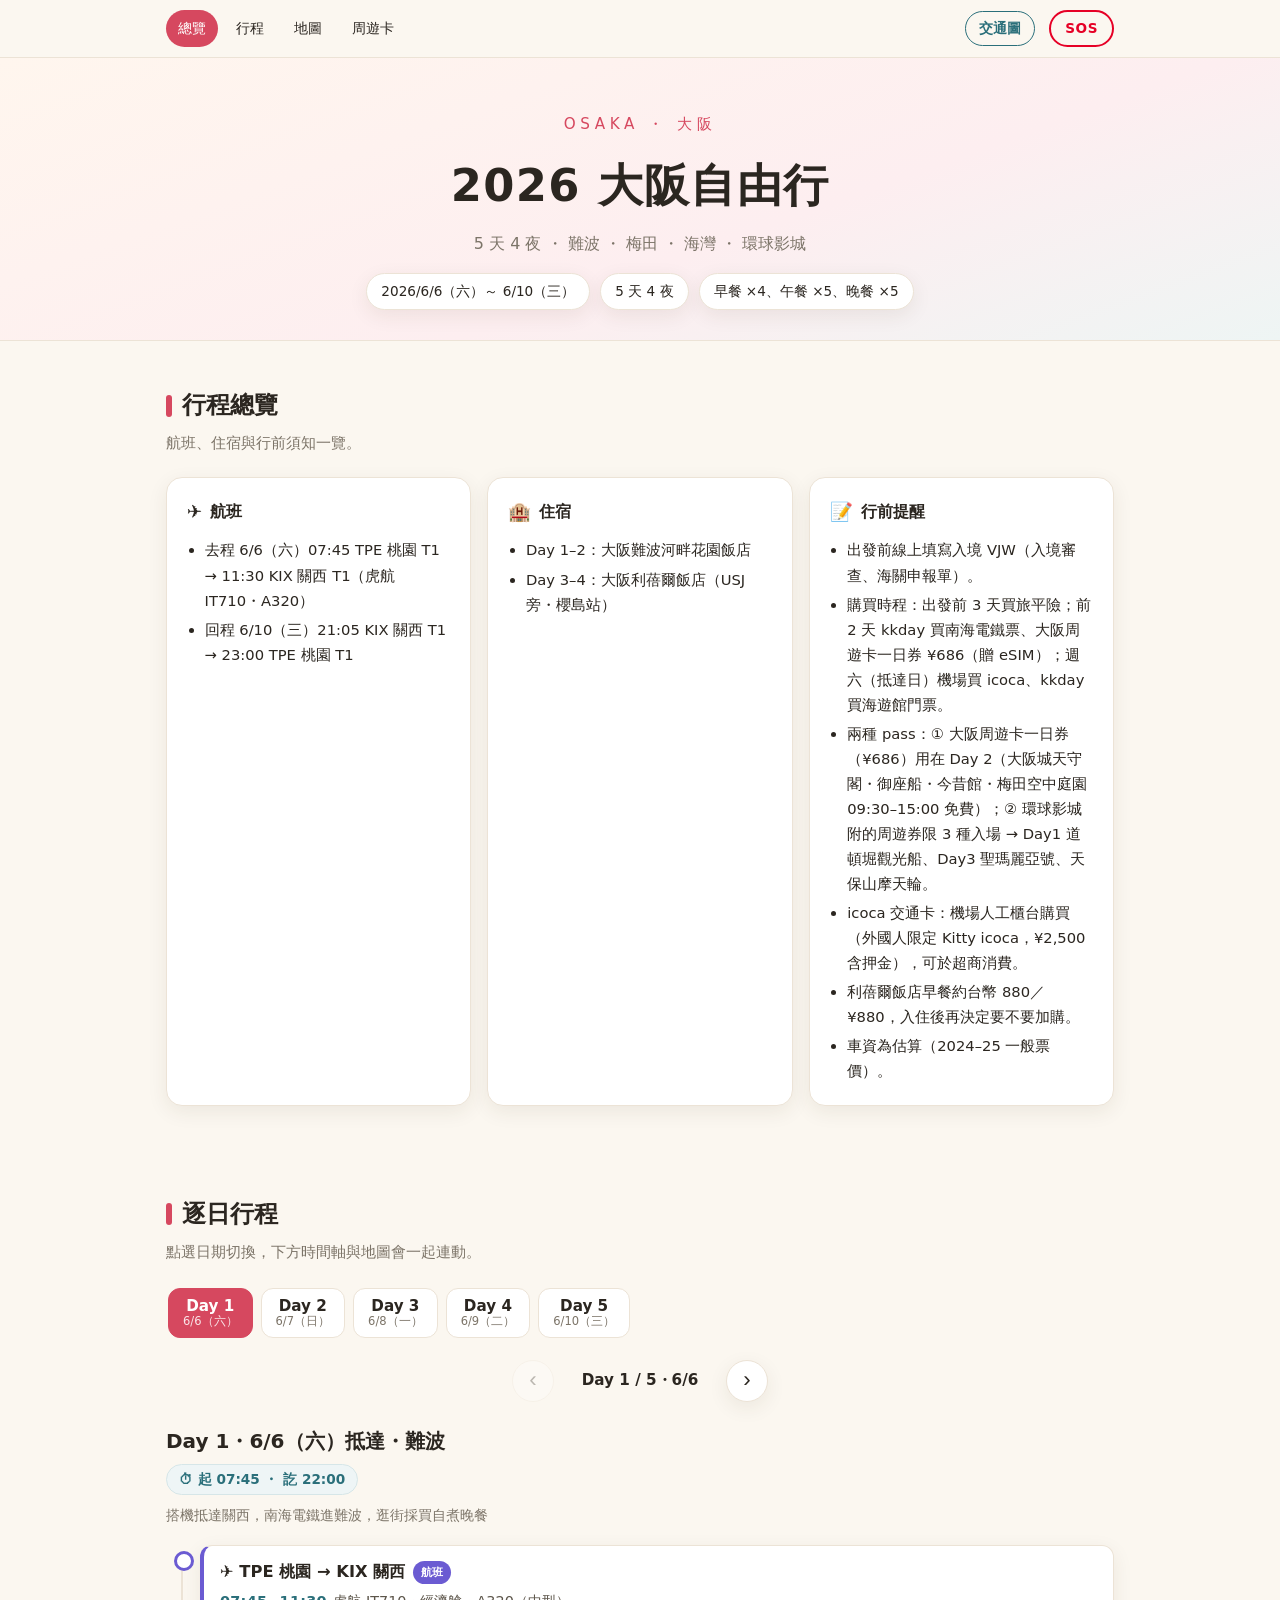
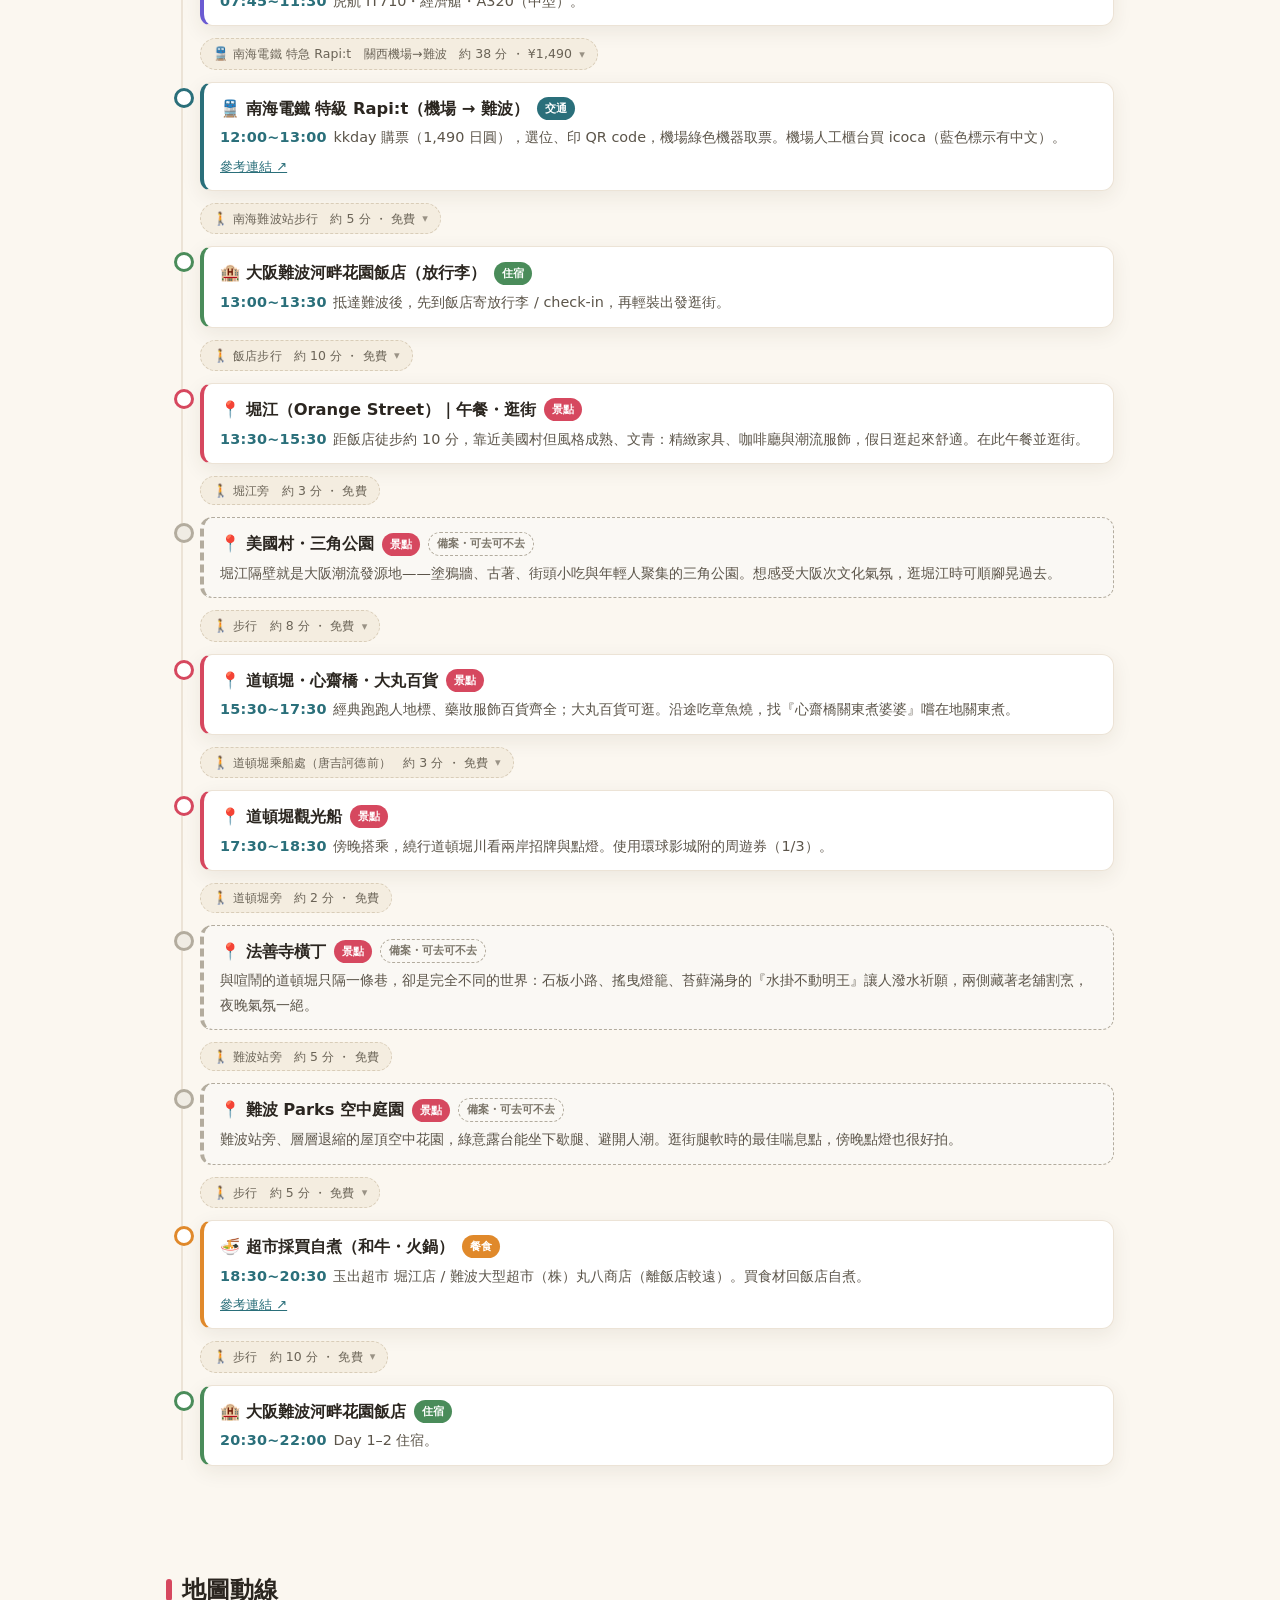
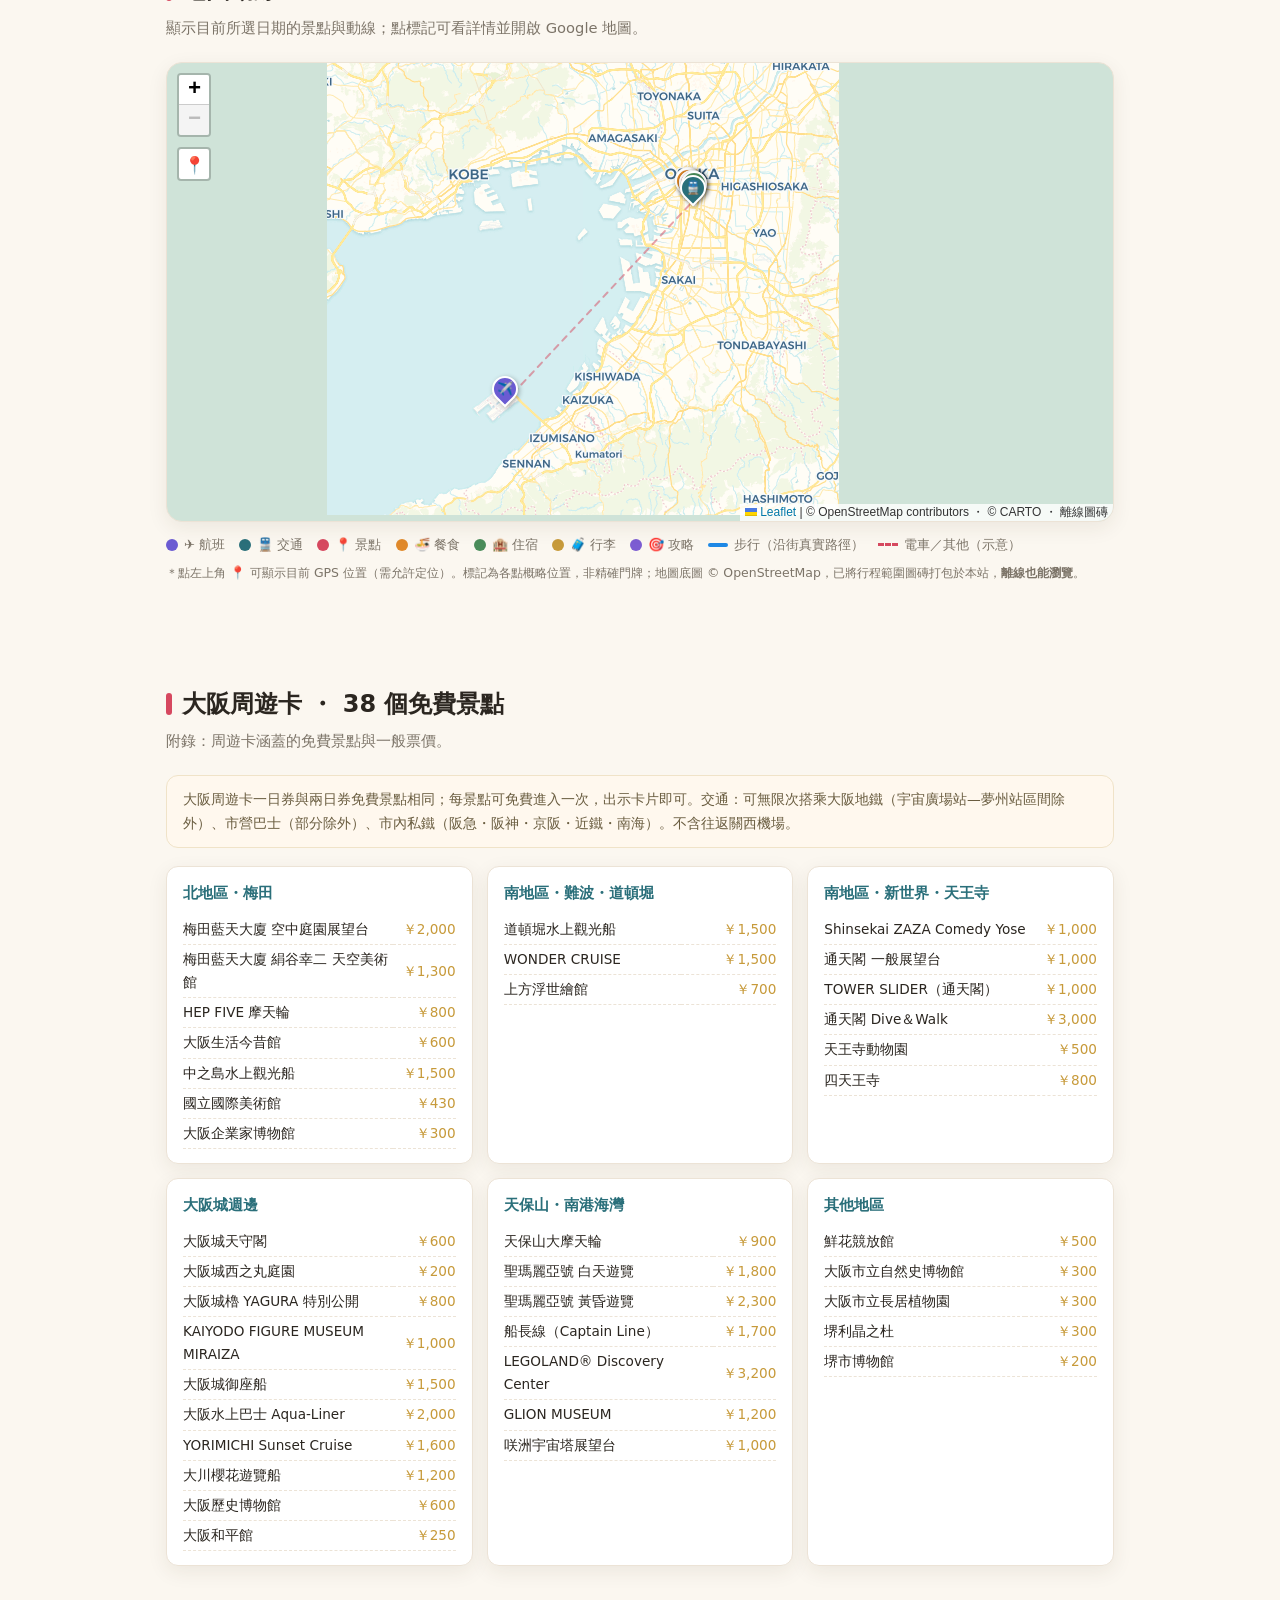
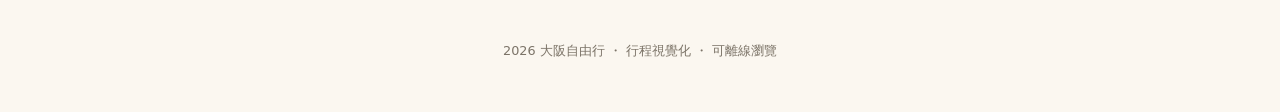
==== commit 423c3855: "feat: Day4 USJ 依 YUFANG 回饋調整 SNW 與哈利波特 - SNW 移至下午(14:00~16:00):已買下午4人保證入園(確約),不必抽整理券;先衝咚奇剛礦車,瑪利歐賽車用快" ====
--- a/index.html
+++ b/index.html
@@ -9,7 +9,7 @@
   <link rel="icon" href="./assets/icon.svg" type="image/svg+xml" />
   <link rel="manifest" href="./manifest.webmanifest" />
   <link rel="stylesheet" href="./assets/vendor/leaflet/leaflet.css" />
-  <link rel="stylesheet" href="./assets/css/style.css?v=20" />
+  <link rel="stylesheet" href="./assets/css/style.css?v=21" />
 </head>
 <body>
 
@@ -72,8 +72,8 @@
   </footer>
 
   <script src="./assets/vendor/leaflet/leaflet.js"></script>
-  <script src="./assets/js/data.js?v=20"></script>
-  <script src="./assets/js/walk-routes.js?v=20"></script>
-  <script src="./assets/js/app.js?v=20"></script>
+  <script src="./assets/js/data.js?v=21"></script>
+  <script src="./assets/js/walk-routes.js?v=21"></script>
+  <script src="./assets/js/app.js?v=21"></script>
 </body>
 </html>
